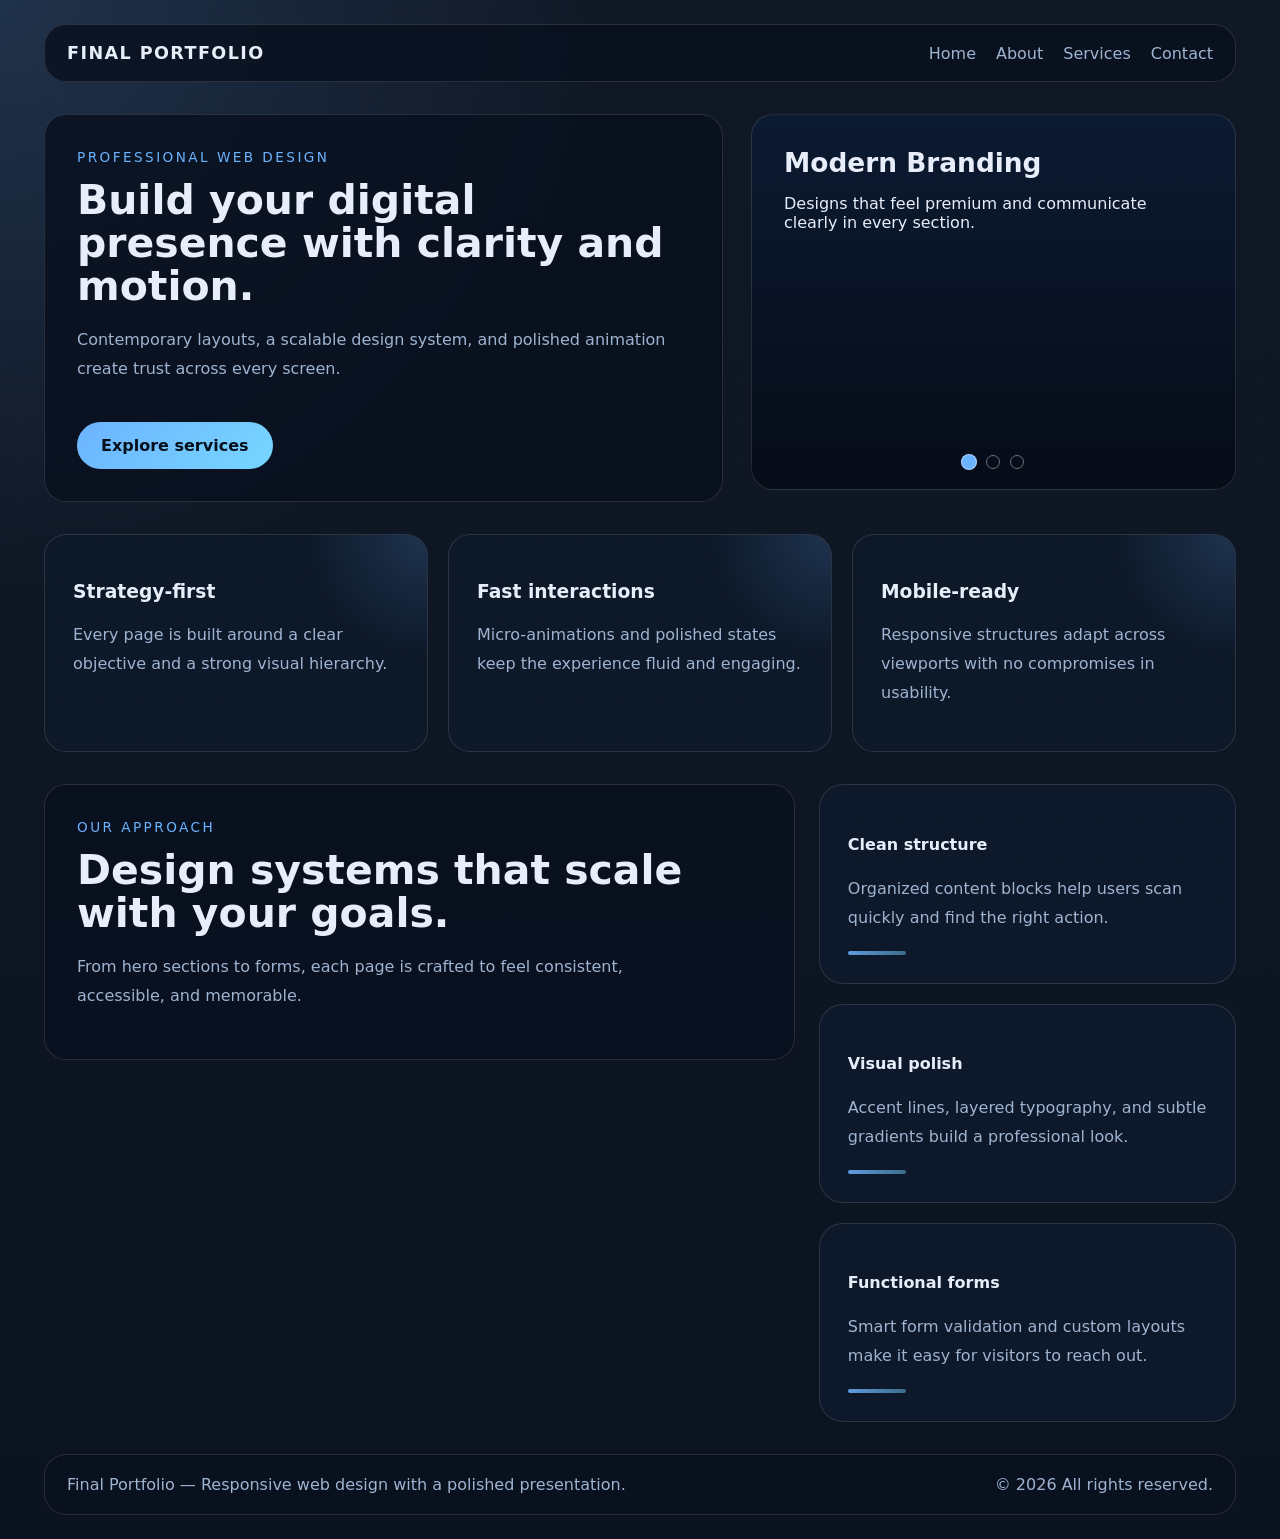
==== index.html @ c87543c3 "Initial commit" ====
<!DOCTYPE html>
<html lang="en">
<head>
  <meta charset="UTF-8" />
  <meta name="viewport" content="width=device-width, initial-scale=1.0" />
  <title>Final Portfolio | Home</title>
  <link rel="stylesheet" href="styles.css" />
</head>
<body>
  <div class="page-shell">
    <header class="site-header">
      <div class="brand">Final Portfolio</div>
      <nav class="nav-links">
        <a href="index.html">Home</a>
        <a href="about.html">About</a>
        <a href="services.html">Services</a>
        <a href="contact.html">Contact</a>
      </nav>
      <button class="menu-toggle" aria-label="Toggle menu">Menu</button>
    </header>

    <main>
      <section class="hero-section">
        <div class="hero-copy">
          <span class="eyebrow">Professional web design</span>
          <h1>Build your digital presence with clarity and motion.</h1>
          <p>Contemporary layouts, a scalable design system, and polished animation create trust across every screen.</p>
          <a class="primary-button" href="services.html">Explore services</a>
        </div>
        <div class="hero-panel">
          <div class="slider" id="heroSlider">
            <div class="slider-track">
              <article class="slide active" aria-label="Slide 1">
                <h2>Modern Branding</h2>
                <p>Designs that feel premium and communicate clearly in every section.</p>
              </article>
              <article class="slide" aria-label="Slide 2">
                <h2>Responsive Interfaces</h2>
                <p>Layouts built mobile-first for a seamless experience on phones and tablets.</p>
              </article>
              <article class="slide" aria-label="Slide 3">
                <h2>Engaging Animation</h2>
                <p>Subtle hover states and dynamic transitions keep users focused on your content.</p>
              </article>
            </div>
            <div class="slider-controls">
              <button class="slider-dot active" data-index="0" aria-label="Show slide 1"></button>
              <button class="slider-dot" data-index="1" aria-label="Show slide 2"></button>
              <button class="slider-dot" data-index="2" aria-label="Show slide 3"></button>
            </div>
          </div>
        </div>
      </section>

      <section class="feature-grid">
        <article class="feature-card" tabindex="0" data-card="1">
          <h3>Strategy-first</h3>
          <p>Every page is built around a clear objective and a strong visual hierarchy.</p>
        </article>
        <article class="feature-card" tabindex="0" data-card="2">
          <h3>Fast interactions</h3>
          <p>Micro-animations and polished states keep the experience fluid and engaging.</p>
        </article>
        <article class="feature-card" tabindex="0" data-card="3">
          <h3>Mobile-ready</h3>
          <p>Responsive structures adapt across viewports with no compromises in usability.</p>
        </article>
      </section>

      <section class="overview-section">
        <div class="overview-copy">
          <span class="eyebrow">Our approach</span>
          <h2>Design systems that scale with your goals.</h2>
          <p>From hero sections to forms, each page is crafted to feel consistent, accessible, and memorable.</p>
        </div>
        <div class="overview-cards">
          <div class="mini-card">
            <h4>Clean structure</h4>
            <p>Organized content blocks help users scan quickly and find the right action.</p>
          </div>
          <div class="mini-card">
            <h4>Visual polish</h4>
            <p>Accent lines, layered typography, and subtle gradients build a professional look.</p>
          </div>
          <div class="mini-card">
            <h4>Functional forms</h4>
            <p>Smart form validation and custom layouts make it easy for visitors to reach out.</p>
          </div>
        </div>
      </section>
    </main>

    <footer class="site-footer">
      <p>Final Portfolio — Responsive web design with a polished presentation.</p>
      <p>© 2026 All rights reserved.</p>
    </footer>
  </div>

  <script src="script.js"></script>
</body>
</html>
---- styles.css ----
:root {
  color-scheme: dark;
  --bg: #0d1321;
  --surface: rgba(18, 36, 60, 0.94);
  --surface-strong: rgba(255, 255, 255, 0.08);
  --text: #e7edf9;
  --muted: #9fb4d1;
  --accent: #6cb3ff;
  --accent-strong: #77d6ff;
  --border: rgba(255, 255, 255, 0.12);
  --radius: 22px;
  font-family: Inter, system-ui, -apple-system, BlinkMacSystemFont, sans-serif;
}

* {
  box-sizing: border-box;
}

html {
  scroll-behavior: smooth;
}

body {
  margin: 0;
  min-height: 100vh;
  background: radial-gradient(circle at top left, rgba(109, 179, 255, 0.17), transparent 30%),
    linear-gradient(180deg, #101826 0%, #0c1320 100%);
  color: var(--text);
}

body::before {
  content: "";
  position: fixed;
  inset: 0;
  background-image: radial-gradient(circle, rgba(255, 255, 255, 0.04) 1px, transparent 1px);
  background-size: 40px 40px;
  pointer-events: none;
  opacity: 0.6;
}

.page-shell {
  position: relative;
  max-width: 1240px;
  margin: 0 auto;
  padding: 24px;
}

.site-header {
  display: flex;
  align-items: center;
  justify-content: space-between;
  gap: 18px;
  margin-bottom: 32px;
  padding: 18px 22px;
  border: 1px solid var(--border);
  border-radius: var(--radius);
  background: rgba(9, 17, 31, 0.82);
  backdrop-filter: blur(12px);
}

.brand {
  font-size: 1.1rem;
  font-weight: 700;
  letter-spacing: 0.08em;
  text-transform: uppercase;
}

.nav-links {
  display: flex;
  gap: 20px;
  flex-wrap: wrap;
}

.nav-links a {
  color: var(--muted);
  text-decoration: none;
  font-weight: 500;
  transition: color 0.2s ease;
}

.nav-links a:hover,
.nav-links a:focus-visible {
  color: var(--accent-strong);
}

.menu-toggle {
  display: none;
  border: 1px solid var(--border);
  border-radius: 999px;
  padding: 10px 16px;
  color: var(--text);
  background: transparent;
  cursor: pointer;
}

main {
  display: grid;
  gap: 32px;
}

.hero-section {
  display: grid;
  grid-template-columns: minmax(0, 1.4fr) minmax(330px, 1fr);
  gap: 28px;
  align-items: stretch;
}

.hero-copy,
.hero-panel,
.page-intro,
.overview-section,
.timeline-section,
.skill-grid,
.feature-grid,
.form-section,
.service-list,
.service-highlights {
  position: relative;
}

.hero-copy {
  padding: 32px;
  border-radius: var(--radius);
  background: rgba(9, 17, 31, 0.82);
  border: 1px solid var(--border);
}

.hero-copy .eyebrow,
.page-intro .eyebrow,
.overview-copy .eyebrow {
  display: inline-flex;
  margin-bottom: 14px;
  font-size: 0.85rem;
  letter-spacing: 0.18em;
  text-transform: uppercase;
  color: var(--accent);
}

.hero-copy h1,
.page-intro h1,
.overview-copy h2 {
  margin: 0 0 18px;
  font-size: clamp(2rem, 3.2vw, 3.6rem);
  line-height: 1.05;
}

.hero-copy p,
.page-intro p,
.overview-copy p,
.service-item p,
.skill-card p,
.timeline-step p,
.mini-card p,
.feature-card p {
  max-width: 58ch;
  color: var(--muted);
  line-height: 1.8;
}

.primary-button {
  display: inline-flex;
  align-items: center;
  gap: 10px;
  padding: 14px 24px;
  margin-top: 22px;
  border: none;
  border-radius: 999px;
  background: linear-gradient(135deg, var(--accent), var(--accent-strong));
  color: #06101d;
  font-weight: 700;
  text-decoration: none;
  cursor: pointer;
  transition: transform 0.2s ease, box-shadow 0.2s ease;
}

.primary-button:hover,
.primary-button:focus-visible {
  transform: translateY(-2px);
  box-shadow: 0 18px 40px rgba(37, 131, 255, 0.18);
}

.slider {
  border-radius: var(--radius);
  overflow: hidden;
  background: linear-gradient(180deg, rgba(12, 27, 50, 0.96), rgba(6, 12, 24, 0.98));
  border: 1px solid var(--border);
  min-height: 320px;
  display: grid;
  align-items: center;
}

.slider-track {
  display: grid;
  position: relative;
  min-height: 320px;
}

.slide {
  position: absolute;
  inset: 0;
  padding: 32px;
  opacity: 0;
  transform: translateY(20px);
  transition: opacity 0.7s ease, transform 0.7s ease;
}

.slide.active {
  opacity: 1;
  transform: translateY(0);
}

.slide h2 {
  margin: 0 0 14px;
  font-size: clamp(1.65rem, 2vw, 2.2rem);
}

.slider-controls {
  display: flex;
  justify-content: center;
  gap: 10px;
  padding: 20px 0;
}

.slider-dot {
  width: 14px;
  height: 14px;
  border-radius: 50%;
  border: 1px solid rgba(255, 255, 255, 0.4);
  background: transparent;
  cursor: pointer;
  transition: transform 0.2s ease, background 0.2s ease;
}

.slider-dot.active,
.slider-dot:hover {
  transform: scale(1.15);
  background: var(--accent);
}

.feature-grid {
  display: grid;
  grid-template-columns: repeat(3, minmax(0, 1fr));
  gap: 20px;
}

.feature-card {
  position: relative;
  padding: 28px;
  border-radius: var(--radius);
  background: rgba(14, 25, 42, 0.9);
  border: 1px solid var(--border);
  overflow: hidden;
  cursor: pointer;
  transition: transform 0.3s ease, border-color 0.3s ease;
}

.feature-card::before {
  content: "";
  position: absolute;
  inset: 0;
  background: radial-gradient(circle at top right, rgba(109, 179, 255, 0.18), transparent 28%);
  pointer-events: none;
}

.feature-card:hover,
.feature-card:focus-visible,
.feature-card.active-card {
  transform: translateY(-6px);
  border-color: rgba(109, 179, 255, 0.4);
  box-shadow: 0 20px 50px rgba(37, 131, 255, 0.12);
}

.feature-card.active-card {
  background: rgba(15, 34, 62, 0.96);
}

.overview-section {
  display: grid;
  gap: 24px;
  grid-template-columns: minmax(0, 1.8fr) minmax(280px, 1fr);
  align-items: start;
}

.overview-copy {
  padding: 32px;
  border-radius: var(--radius);
  border: 1px solid var(--border);
  background: rgba(9, 17, 31, 0.82);
}

.overview-cards {
  display: grid;
  gap: 20px;
}

.mini-card,
.skill-card,
.service-item,
.highlight-card,
.timeline-step {
  border-radius: 24px;
  padding: 28px;
  background: rgba(14, 26, 44, 0.88);
  border: 1px solid var(--border);
}

.mini-card::after,
.highlight-card::after {
  content: "";
  display: block;
  width: 58px;
  height: 4px;
  margin-top: 18px;
  border-radius: 999px;
  background: linear-gradient(90deg, rgba(109, 179, 255, 0.85), rgba(119, 214, 255, 0.45));
}

.page-intro {
  padding: 28px 30px;
  border-radius: var(--radius);
  border: 1px solid var(--border);
  background: rgba(9, 17, 31, 0.9);
}

.timeline-section {
  display: grid;
  gap: 18px;
}

.timeline-step {
  display: grid;
  grid-template-columns: 68px minmax(0, 1fr);
  gap: 18px;
}

.step-number {
  width: 68px;
  height: 68px;
  display: grid;
  place-items: center;
  border-radius: 18px;
  font-weight: 700;
  background: rgba(109, 179, 255, 0.14);
  border: 1px solid rgba(109, 179, 255, 0.25);
  color: var(--accent-strong);
}

.skill-grid,
.service-list,
.service-highlights {
  display: grid;
  gap: 20px;
}

.service-item,
.skill-card,
.highlight-card {
  position: relative;
}

.service-item:hover,
.skill-card:hover,
.highlight-card:hover {
  transform: translateY(-4px);
}

.form-section {
  padding: 28px;
  border-radius: var(--radius);
  border: 1px solid var(--border);
  background: rgba(9, 17, 31, 0.92);
}

.contact-form {
  display: grid;
  gap: 18px;
}

.form-row {
  display: grid;
  gap: 8px;
}

.form-row label {
  font-size: 0.95rem;
  color: var(--text);
}

.form-row input,
.form-row select,
.form-row textarea {
  width: 100%;
  padding: 14px 16px;
  border-radius: 16px;
  border: 1px solid rgba(255, 255, 255, 0.12);
  background: rgba(8, 16, 29, 0.96);
  color: var(--text);
  transition: border-color 0.2s ease, transform 0.2s ease;
}

.form-row input:focus,
.form-row select:focus,
.form-row textarea:focus {
  outline: none;
  border-color: rgba(109, 179, 255, 0.7);
  transform: translateY(-1px);
}

.form-row input[type="range"] {
  accent-color: var(--accent-strong);
}

.range-value {
  font-size: 0.95rem;
  color: var(--muted);
}

.checkbox-row {
  grid-template-columns: auto 1fr;
  align-items: center;
}

.checkbox-row input {
  width: auto;
  margin-right: 10px;
}

.full-width {
  grid-column: 1 / -1;
}

.form-note {
  margin: 0;
  color: var(--muted);
  font-size: 0.95rem;
}

.site-footer {
  margin-top: 32px;
  padding: 20px 22px;
  border-radius: var(--radius);
  border: 1px solid var(--border);
  background: rgba(9, 17, 31, 0.82);
  display: flex;
  justify-content: space-between;
  flex-wrap: wrap;
  gap: 12px;
}

.site-footer p {
  margin: 0;
  color: var(--muted);
}

@media (max-width: 920px) {
  .hero-section,
  .overview-section {
    grid-template-columns: 1fr;
  }

  .feature-grid,
  .skill-grid,
  .service-list,
  .service-highlights {
    grid-template-columns: 1fr;
  }
}

@media (max-width: 760px) {
  .page-shell {
    padding: 18px;
  }

  .site-header {
    flex-wrap: wrap;
    justify-content: center;
  }

  .nav-links {
    width: 100%;
    justify-content: center;
  }

  .menu-toggle {
    display: inline-flex;
  }

  .page-intro h1,
  .hero-copy h1,
  .overview-copy h2 {
    font-size: 2.4rem;
  }
}

@media (max-width: 520px) {
  .site-footer {
    flex-direction: column;
    align-items: flex-start;
  }

  .hero-copy,
  .hero-panel,
  .page-intro,
  .overview-copy,
  .timeline-step,
  .feature-card,
  .mini-card,
  .service-item,
  .highlight-card,
  .form-section {
    padding: 22px;
  }
}
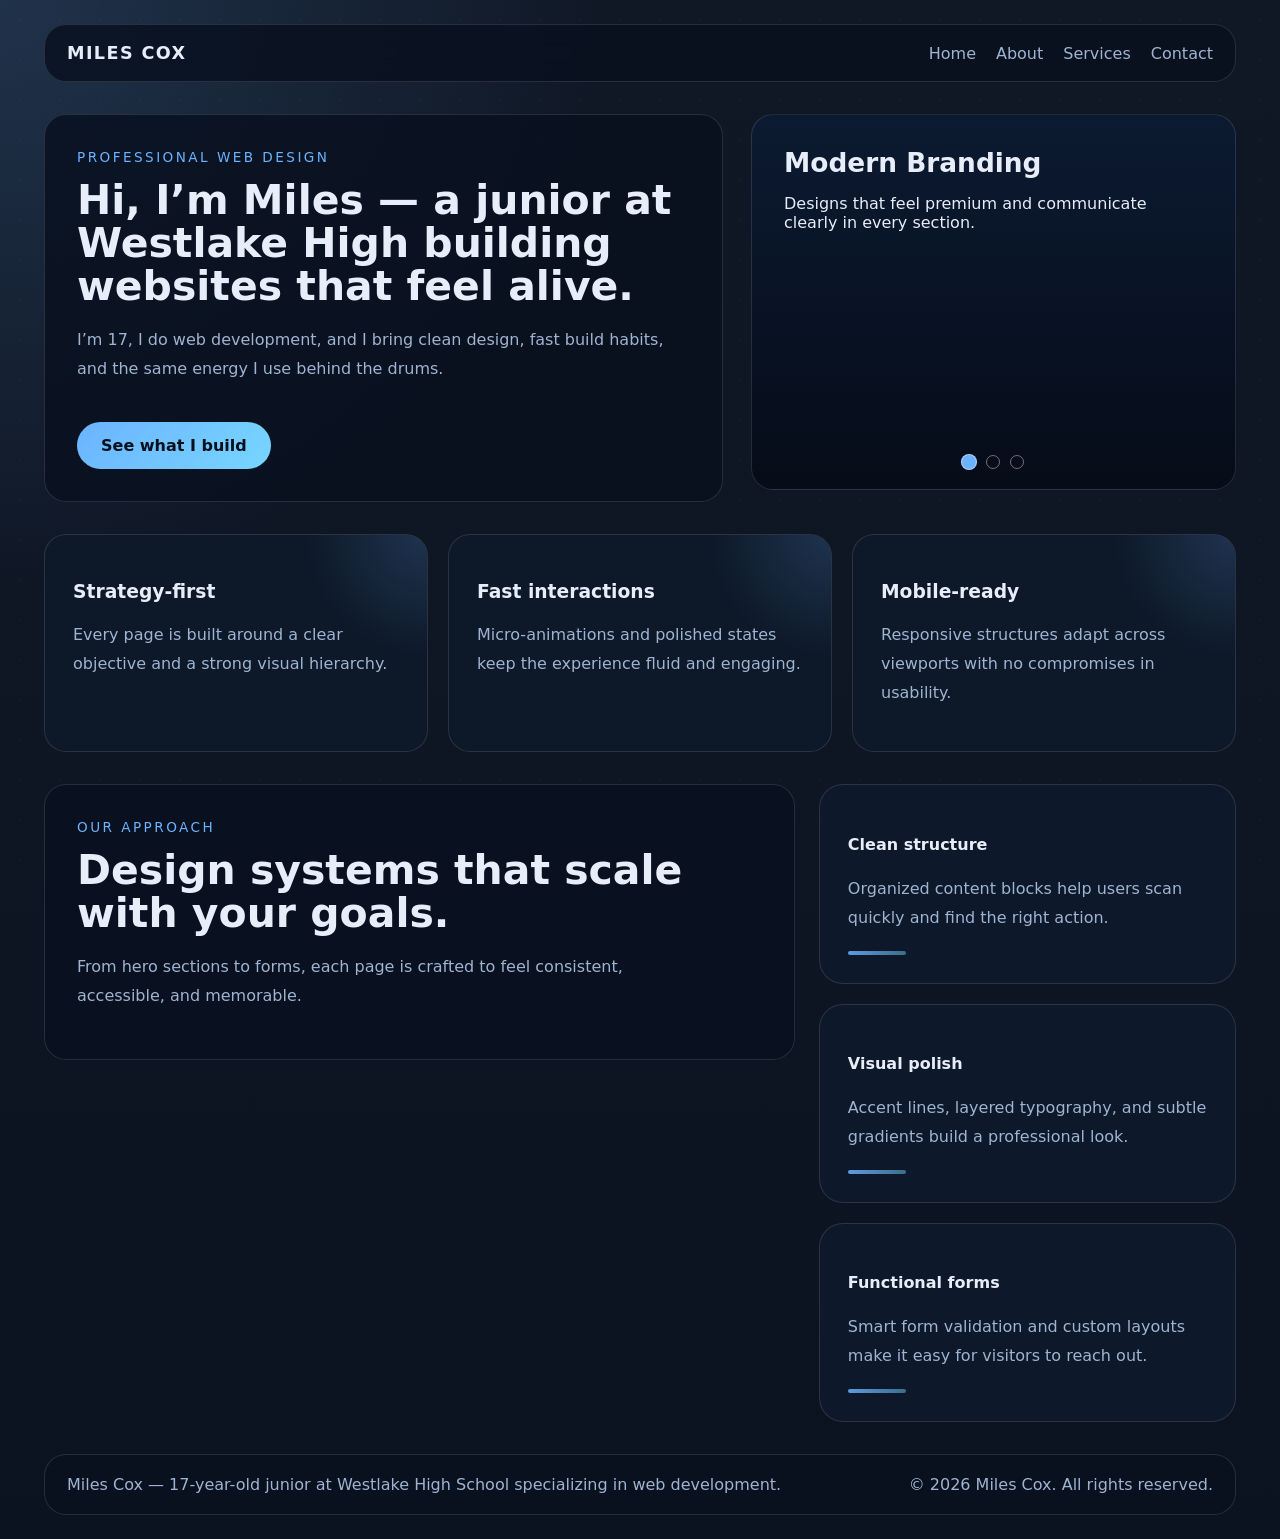
==== commit fa50eba4: "Made it more personal. Updated it and made it more personal" ====
--- a/index.html
+++ b/index.html
@@ -3,13 +3,13 @@
 <head>
   <meta charset="UTF-8" />
   <meta name="viewport" content="width=device-width, initial-scale=1.0" />
-  <title>Final Portfolio | Home</title>
+  <title>Miles Cox | Home</title>
   <link rel="stylesheet" href="styles.css" />
 </head>
 <body>
   <div class="page-shell">
     <header class="site-header">
-      <div class="brand">Final Portfolio</div>
+      <div class="brand">Miles Cox</div>
       <nav class="nav-links">
         <a href="index.html">Home</a>
         <a href="about.html">About</a>
@@ -18,14 +18,15 @@
       </nav>
       <button class="menu-toggle" aria-label="Toggle menu">Menu</button>
     </header>
+    <div></div>
 
     <main>
       <section class="hero-section">
         <div class="hero-copy">
           <span class="eyebrow">Professional web design</span>
-          <h1>Build your digital presence with clarity and motion.</h1>
-          <p>Contemporary layouts, a scalable design system, and polished animation create trust across every screen.</p>
-          <a class="primary-button" href="services.html">Explore services</a>
+          <h1>Hi, I’m Miles — a junior at Westlake High building websites that feel alive.</h1>
+          <p>I’m 17, I do web development, and I bring clean design, fast build habits, and the same energy I use behind the drums.</p>
+          <a class="primary-button" href="services.html">See what I build</a>
         </div>
         <div class="hero-panel">
           <div class="slider" id="heroSlider">
@@ -91,8 +92,8 @@
     </main>
 
     <footer class="site-footer">
-      <p>Final Portfolio — Responsive web design with a polished presentation.</p>
-      <p>© 2026 All rights reserved.</p>
+      <p>Miles Cox — 17-year-old junior at Westlake High School specializing in web development.</p>
+      <p>© 2026 Miles Cox. All rights reserved.</p>
     </footer>
   </div>
 
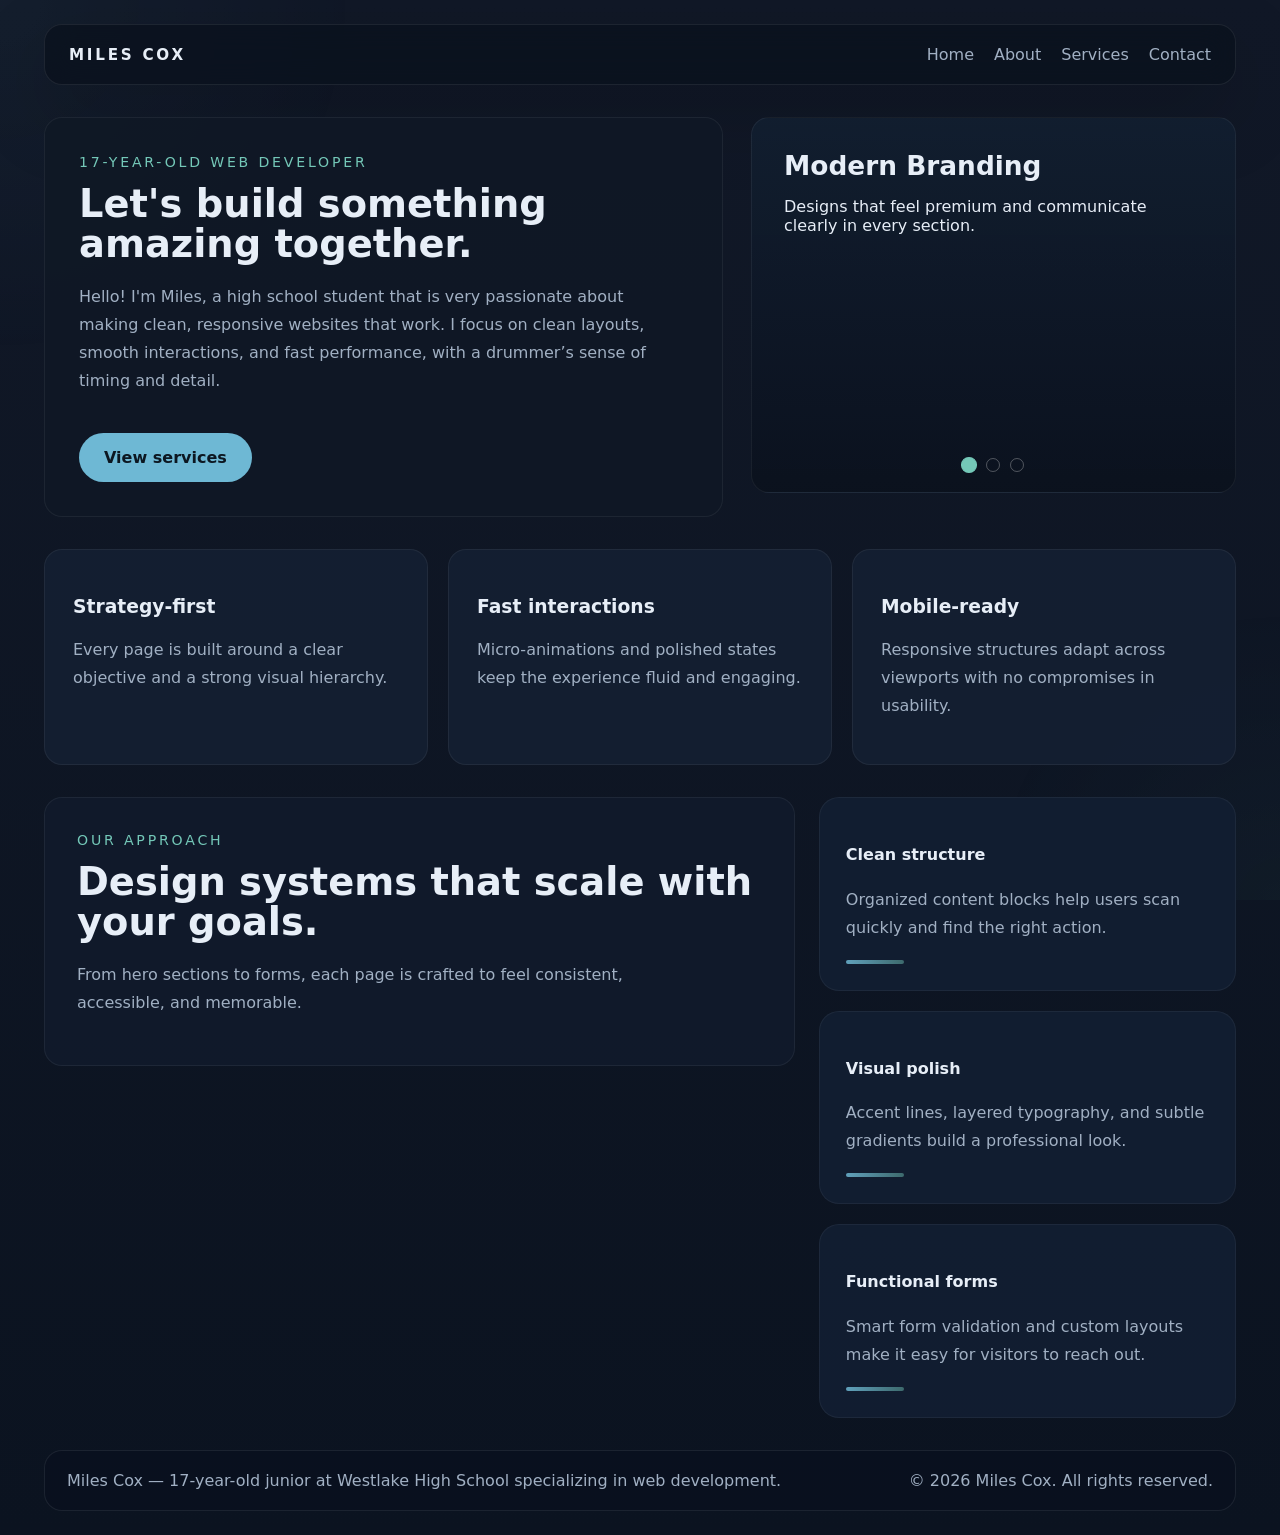
==== commit cf6f1d4c: "made it better" ====
--- a/index.html
+++ b/index.html
@@ -23,10 +23,10 @@
     <main>
       <section class="hero-section">
         <div class="hero-copy">
-          <span class="eyebrow">Professional web design</span>
-          <h1>Hi, I’m Miles — a junior at Westlake High building websites that feel alive.</h1>
-          <p>I’m 17, I do web development, and I bring clean design, fast build habits, and the same energy I use behind the drums.</p>
-          <a class="primary-button" href="services.html">See what I build</a>
+          <span class="eyebrow">17-year-old web developer</span>
+          <h1>Let's build something amazing together.</h1>
+          <p> Hello! I'm Miles, a high school student that is very passionate about making clean, responsive websites that work. I focus on clean layouts, smooth interactions, and fast performance, with a drummer’s sense of timing and detail.</p>
+          <a class="primary-button" href="services.html">View services</a>
         </div>
         <div class="hero-panel">
           <div class="slider" id="heroSlider">
--- a/styles.css
+++ b/styles.css
@@ -1,14 +1,15 @@
 :root {
   color-scheme: dark;
-  --bg: #0d1321;
-  --surface: rgba(18, 36, 60, 0.94);
-  --surface-strong: rgba(255, 255, 255, 0.08);
-  --text: #e7edf9;
-  --muted: #9fb4d1;
-  --accent: #6cb3ff;
-  --accent-strong: #77d6ff;
-  --border: rgba(255, 255, 255, 0.12);
-  --radius: 22px;
+  --bg: #0f1724;
+  --surface: rgba(16, 25, 40, 0.88);
+  --surface-strong: rgba(18, 28, 48, 0.96);
+  --text: #e7eef7;
+  --muted: #a1b0c3;
+  --accent: #6eb8d4;
+  --accent-strong: #74c8b8;
+  --border: rgba(255, 255, 255, 0.08);
+  --radius: 18px;
+  --shadow: 0 28px 80px rgba(0, 0, 0, 0.18);
   font-family: Inter, system-ui, -apple-system, BlinkMacSystemFont, sans-serif;
 }
 
@@ -23,8 +24,7 @@
 body {
   margin: 0;
   min-height: 100vh;
-  background: radial-gradient(circle at top left, rgba(109, 179, 255, 0.17), transparent 30%),
-    linear-gradient(180deg, #101826 0%, #0c1320 100%);
+  background: linear-gradient(180deg, #111827 0%, #0b1320 100%);
   color: var(--text);
 }
 
@@ -32,10 +32,10 @@
   content: "";
   position: fixed;
   inset: 0;
-  background-image: radial-gradient(circle, rgba(255, 255, 255, 0.04) 1px, transparent 1px);
-  background-size: 40px 40px;
+  background: radial-gradient(circle at top left, rgba(110, 184, 212, 0.12), transparent 24%),
+    radial-gradient(circle at bottom right, rgba(116, 200, 184, 0.1), transparent 20%);
   pointer-events: none;
-  opacity: 0.6;
+  opacity: 0.35;
 }
 
 .page-shell {
@@ -51,18 +51,20 @@
   justify-content: space-between;
   gap: 18px;
   margin-bottom: 32px;
-  padding: 18px 22px;
+  padding: 20px 24px;
   border: 1px solid var(--border);
   border-radius: var(--radius);
-  background: rgba(9, 17, 31, 0.82);
-  backdrop-filter: blur(12px);
+  background: rgba(10, 18, 30, 0.82);
+  backdrop-filter: blur(16px);
+  box-shadow: var(--shadow);
 }
 
 .brand {
-  font-size: 1.1rem;
+  font-size: 0.95rem;
   font-weight: 700;
-  letter-spacing: 0.08em;
+  letter-spacing: 0.18em;
   text-transform: uppercase;
+  color: var(--text);
 }
 
 .nav-links {
@@ -119,10 +121,10 @@
 }
 
 .hero-copy {
-  padding: 32px;
-  border-radius: var(--radius);
-  background: rgba(9, 17, 31, 0.82);
-  border: 1px solid var(--border);
+  padding: 34px;
+  border-radius: var(--radius);
+  background: rgba(16, 24, 38, 0.96);
+  border: 1px solid rgba(255, 255, 255, 0.06);
 }
 
 .hero-copy .eyebrow,
@@ -130,17 +132,17 @@
 .overview-copy .eyebrow {
   display: inline-flex;
   margin-bottom: 14px;
-  font-size: 0.85rem;
-  letter-spacing: 0.18em;
+  font-size: 0.88rem;
+  letter-spacing: 0.2em;
   text-transform: uppercase;
-  color: var(--accent);
+  color: var(--accent-strong);
 }
 
 .hero-copy h1,
 .page-intro h1,
 .overview-copy h2 {
   margin: 0 0 18px;
-  font-size: clamp(2rem, 3.2vw, 3.6rem);
+  font-size: clamp(2rem, 3vw, 3.4rem);
   line-height: 1.05;
 }
 
@@ -152,9 +154,9 @@
 .timeline-step p,
 .mini-card p,
 .feature-card p {
-  max-width: 58ch;
+  max-width: 56ch;
   color: var(--muted);
-  line-height: 1.8;
+  line-height: 1.75;
 }
 
 .primary-button {
@@ -163,27 +165,28 @@
   gap: 10px;
   padding: 14px 24px;
   margin-top: 22px;
-  border: none;
+  border: 1px solid transparent;
   border-radius: 999px;
-  background: linear-gradient(135deg, var(--accent), var(--accent-strong));
-  color: #06101d;
+  background: var(--accent);
+  color: #0c1721;
   font-weight: 700;
   text-decoration: none;
   cursor: pointer;
-  transition: transform 0.2s ease, box-shadow 0.2s ease;
+  transition: transform 0.2s ease, box-shadow 0.2s ease, background 0.2s ease;
 }
 
 .primary-button:hover,
 .primary-button:focus-visible {
   transform: translateY(-2px);
-  box-shadow: 0 18px 40px rgba(37, 131, 255, 0.18);
+  background: var(--accent-strong);
+  box-shadow: 0 20px 40px rgba(59, 146, 173, 0.24);
 }
 
 .slider {
   border-radius: var(--radius);
   overflow: hidden;
-  background: linear-gradient(180deg, rgba(12, 27, 50, 0.96), rgba(6, 12, 24, 0.98));
-  border: 1px solid var(--border);
+  background: linear-gradient(180deg, rgba(18, 30, 48, 0.95), rgba(11, 18, 30, 0.98));
+  border: 1px solid rgba(255, 255, 255, 0.06);
   min-height: 320px;
   display: grid;
   align-items: center;
@@ -201,7 +204,7 @@
   padding: 32px;
   opacity: 0;
   transform: translateY(20px);
-  transition: opacity 0.7s ease, transform 0.7s ease;
+  transition: opacity 0.6s ease, transform 0.6s ease;
 }
 
 .slide.active {
@@ -225,16 +228,17 @@
   width: 14px;
   height: 14px;
   border-radius: 50%;
-  border: 1px solid rgba(255, 255, 255, 0.4);
+  border: 1px solid rgba(255, 255, 255, 0.28);
   background: transparent;
   cursor: pointer;
-  transition: transform 0.2s ease, background 0.2s ease;
+  transition: transform 0.2s ease, background 0.2s ease, border-color 0.2s ease;
 }
 
 .slider-dot.active,
 .slider-dot:hover {
   transform: scale(1.15);
-  background: var(--accent);
+  background: var(--accent-strong);
+  border-color: var(--accent-strong);
 }
 
 .feature-grid {
@@ -247,31 +251,21 @@
   position: relative;
   padding: 28px;
   border-radius: var(--radius);
-  background: rgba(14, 25, 42, 0.9);
-  border: 1px solid var(--border);
-  overflow: hidden;
-  cursor: pointer;
-  transition: transform 0.3s ease, border-color 0.3s ease;
-}
-
-.feature-card::before {
-  content: "";
-  position: absolute;
-  inset: 0;
-  background: radial-gradient(circle at top right, rgba(109, 179, 255, 0.18), transparent 28%);
-  pointer-events: none;
+  background: rgba(20, 32, 50, 0.92);
+  border: 1px solid rgba(255, 255, 255, 0.06);
+  transition: transform 0.3s ease, border-color 0.3s ease, box-shadow 0.3s ease;
 }
 
 .feature-card:hover,
 .feature-card:focus-visible,
 .feature-card.active-card {
-  transform: translateY(-6px);
-  border-color: rgba(109, 179, 255, 0.4);
-  box-shadow: 0 20px 50px rgba(37, 131, 255, 0.12);
+  transform: translateY(-5px);
+  border-color: rgba(110, 184, 212, 0.25);
+  box-shadow: 0 24px 60px rgba(12, 25, 43, 0.22);
 }
 
 .feature-card.active-card {
-  background: rgba(15, 34, 62, 0.96);
+  background: rgba(20, 34, 54, 0.96);
 }
 
 .overview-section {
@@ -284,8 +278,8 @@
 .overview-copy {
   padding: 32px;
   border-radius: var(--radius);
-  border: 1px solid var(--border);
-  background: rgba(9, 17, 31, 0.82);
+  border: 1px solid rgba(255, 255, 255, 0.06);
+  background: rgba(17, 27, 44, 0.92);
 }
 
 .overview-cards {
@@ -298,10 +292,10 @@
 .service-item,
 .highlight-card,
 .timeline-step {
-  border-radius: 24px;
-  padding: 28px;
-  background: rgba(14, 26, 44, 0.88);
-  border: 1px solid var(--border);
+  border-radius: 20px;
+  padding: 26px;
+  background: rgba(18, 30, 50, 0.9);
+  border: 1px solid rgba(255, 255, 255, 0.05);
 }
 
 .mini-card::after,
@@ -312,14 +306,18 @@
   height: 4px;
   margin-top: 18px;
   border-radius: 999px;
-  background: linear-gradient(90deg, rgba(109, 179, 255, 0.85), rgba(119, 214, 255, 0.45));
-}
+  background: linear-gradient(90deg, rgba(110, 184, 212, 0.85), rgba(116, 200, 184, 0.45));
+}
+
+
+
+
 
 .page-intro {
   padding: 28px 30px;
   border-radius: var(--radius);
-  border: 1px solid var(--border);
-  background: rgba(9, 17, 31, 0.9);
+  border: 1px solid rgba(255, 255, 255, 0.06);
+  background: rgba(15, 24, 40, 0.94);
 }
 
 .timeline-section {
@@ -340,8 +338,8 @@
   place-items: center;
   border-radius: 18px;
   font-weight: 700;
-  background: rgba(109, 179, 255, 0.14);
-  border: 1px solid rgba(109, 179, 255, 0.25);
+  background: rgba(110, 184, 212, 0.14);
+  border: 1px solid rgba(110, 184, 212, 0.2);
   color: var(--accent-strong);
 }
 
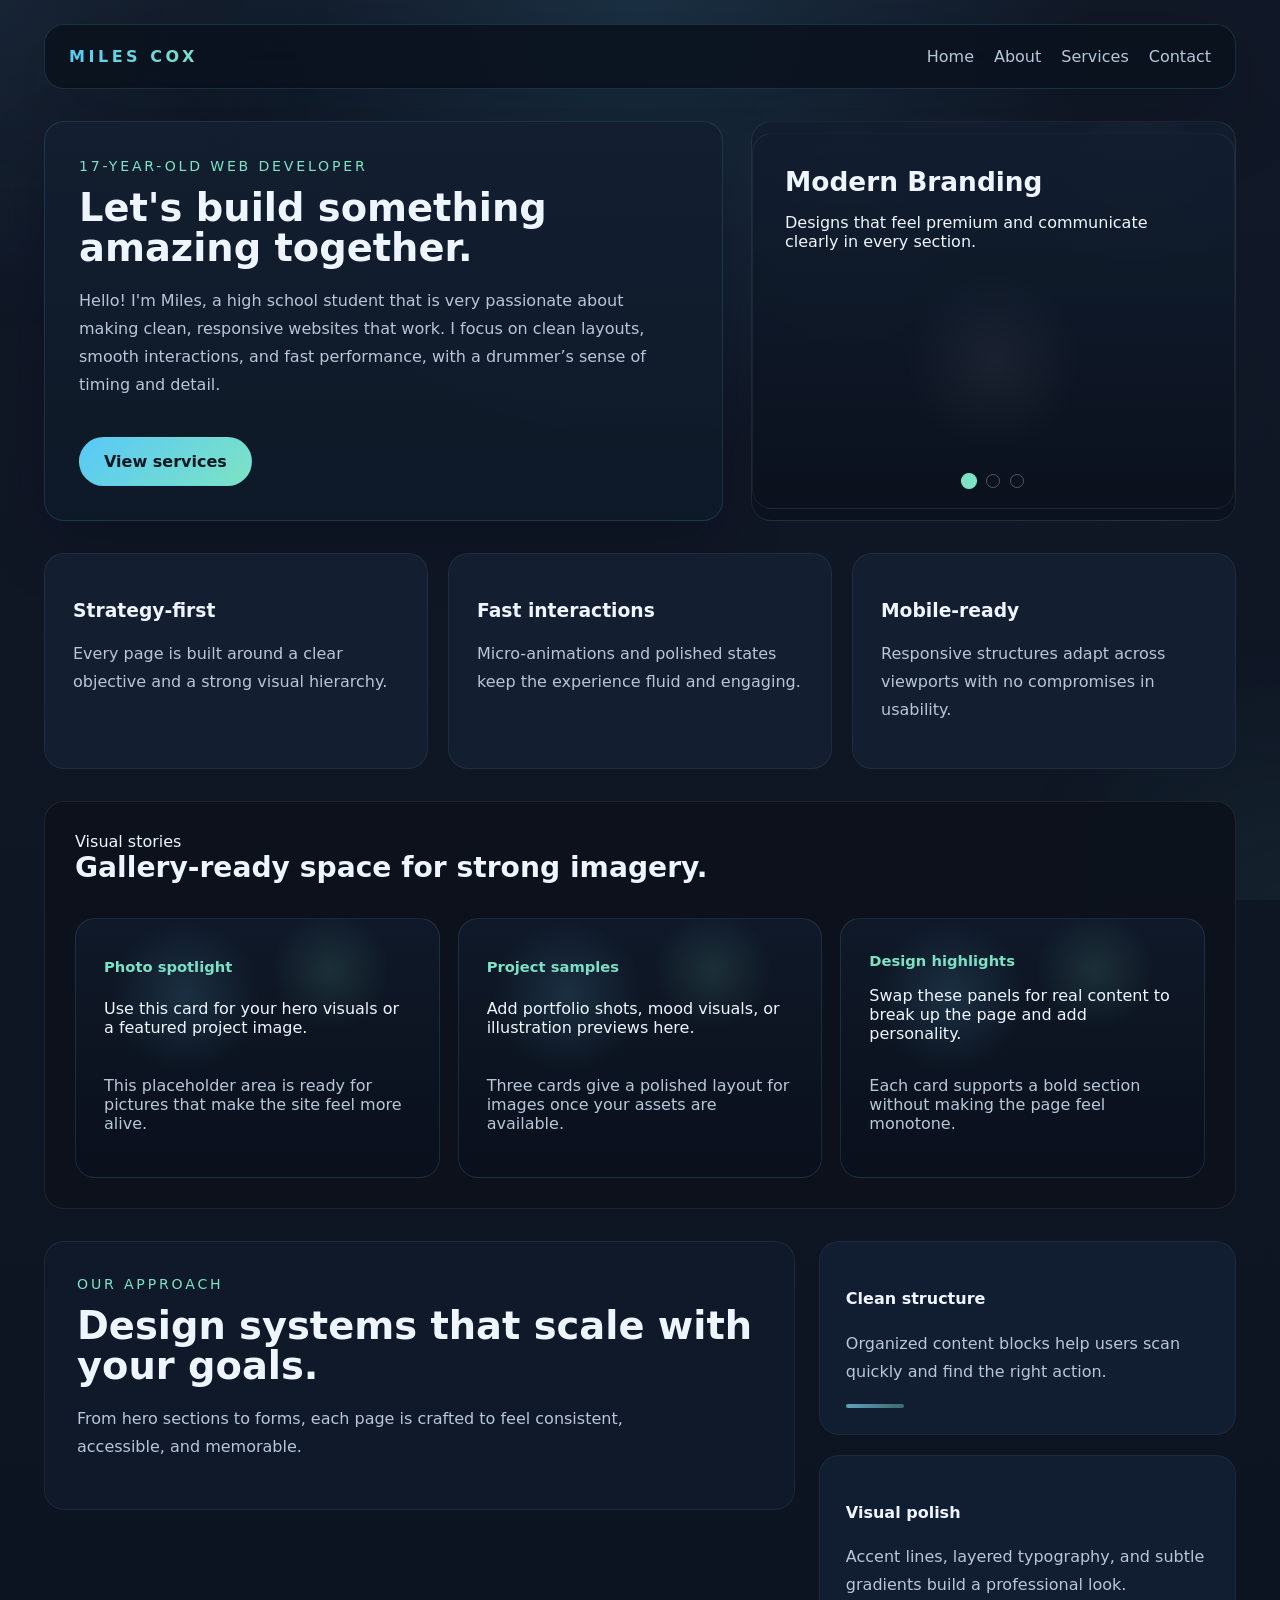
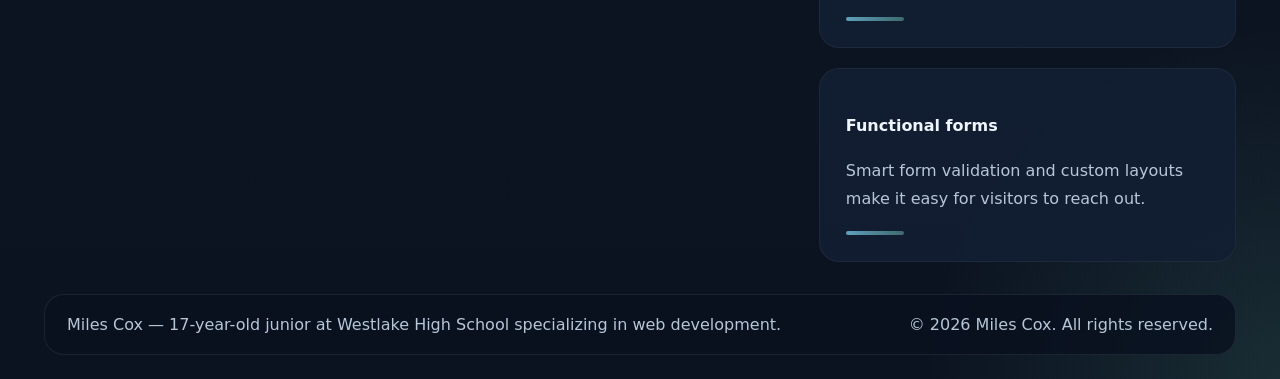
==== commit 86c877bb: "made it better" ====
--- a/index.html
+++ b/index.html
@@ -10,13 +10,13 @@
   <div class="page-shell">
     <header class="site-header">
       <div class="brand">Miles Cox</div>
-      <nav class="nav-links">
+      <nav id="main-navigation" class="nav-links">
         <a href="index.html">Home</a>
         <a href="about.html">About</a>
         <a href="services.html">Services</a>
         <a href="contact.html">Contact</a>
       </nav>
-      <button class="menu-toggle" aria-label="Toggle menu">Menu</button>
+      <button class="menu-toggle" aria-label="Toggle menu" aria-controls="main-navigation" aria-expanded="false">Menu</button>
     </header>
     <div></div>
 
@@ -68,6 +68,30 @@
         </article>
       </section>
 
+      <section class="gallery-section">
+        <div>
+          <span class="eyebrow">Visual stories</span>
+          <h2>Gallery-ready space for strong imagery.</h2>
+        </div>
+        <div class="gallery-grid">
+          <article class="gallery-card">
+            <strong>Photo spotlight</strong>
+            <span>Use this card for your hero visuals or a featured project image.</span>
+            <p>This placeholder area is ready for pictures that make the site feel more alive.</p>
+          </article>
+          <article class="gallery-card">
+            <strong>Project samples</strong>
+            <span>Add portfolio shots, mood visuals, or illustration previews here.</span>
+            <p>Three cards give a polished layout for images once your assets are available.</p>
+          </article>
+          <article class="gallery-card">
+            <strong>Design highlights</strong>
+            <span>Swap these panels for real content to break up the page and add personality.</span>
+            <p>Each card supports a bold section without making the page feel monotone.</p>
+          </article>
+        </div>
+      </section>
+
       <section class="overview-section">
         <div class="overview-copy">
           <span class="eyebrow">Our approach</span>
--- a/styles.css
+++ b/styles.css
@@ -1,15 +1,15 @@
 :root {
   color-scheme: dark;
-  --bg: #0f1724;
-  --surface: rgba(16, 25, 40, 0.88);
-  --surface-strong: rgba(18, 28, 48, 0.96);
-  --text: #e7eef7;
-  --muted: #a1b0c3;
-  --accent: #6eb8d4;
-  --accent-strong: #74c8b8;
+  --bg: #0b1320;
+  --surface: rgba(15, 23, 38, 0.88);
+  --surface-strong: rgba(12, 18, 30, 0.96);
+  --text: #eef5ff;
+  --muted: #b7c7d8;
+  --accent: #58c9f7;
+  --accent-strong: #7de3c4;
   --border: rgba(255, 255, 255, 0.08);
-  --radius: 18px;
-  --shadow: 0 28px 80px rgba(0, 0, 0, 0.18);
+  --radius: 20px;
+  --shadow: 0 28px 80px rgba(0, 0, 0, 0.22);
   font-family: Inter, system-ui, -apple-system, BlinkMacSystemFont, sans-serif;
 }
 
@@ -24,7 +24,9 @@
 body {
   margin: 0;
   min-height: 100vh;
-  background: linear-gradient(180deg, #111827 0%, #0b1320 100%);
+  background: radial-gradient(circle at top, rgba(88, 201, 243, 0.14), transparent 22%),
+    radial-gradient(circle at bottom right, rgba(125, 227, 196, 0.12), transparent 15%),
+    linear-gradient(180deg, #111827 0%, #0b1320 100%);
   color: var(--text);
 }
 
@@ -32,10 +34,21 @@
   content: "";
   position: fixed;
   inset: 0;
-  background: radial-gradient(circle at top left, rgba(110, 184, 212, 0.12), transparent 24%),
-    radial-gradient(circle at bottom right, rgba(116, 200, 184, 0.1), transparent 20%);
+  background: radial-gradient(circle at top left, rgba(110, 184, 212, 0.2), transparent 22%),
+    radial-gradient(circle at bottom right, rgba(125, 227, 196, 0.14), transparent 18%);
   pointer-events: none;
-  opacity: 0.35;
+  opacity: 0.42;
+}
+
+body::after {
+  content: "";
+  position: fixed;
+  inset: 0;
+  background-image: linear-gradient(90deg, rgba(255,255,255,0.02) 1px, transparent 1px),
+    linear-gradient(rgba(255,255,255,0.02) 1px, transparent 1px);
+  background-size: 120px 120px;
+  pointer-events: none;
+  opacity: 0.12;
 }
 
 .page-shell {
@@ -51,38 +64,44 @@
   justify-content: space-between;
   gap: 18px;
   margin-bottom: 32px;
-  padding: 20px 24px;
-  border: 1px solid var(--border);
-  border-radius: var(--radius);
-  background: rgba(10, 18, 30, 0.82);
-  backdrop-filter: blur(16px);
-  box-shadow: var(--shadow);
+  padding: 22px 24px;
+  border: 1px solid rgba(94, 181, 216, 0.18);
+  border-radius: var(--radius);
+  background: rgba(10, 18, 30, 0.9);
+  backdrop-filter: blur(18px);
+  box-shadow: 0 24px 80px rgba(4, 8, 18, 0.24);
 }
 
 .brand {
-  font-size: 0.95rem;
-  font-weight: 700;
-  letter-spacing: 0.18em;
+  font-size: 1rem;
+  font-weight: 800;
+  letter-spacing: 0.22em;
   text-transform: uppercase;
-  color: var(--text);
+  background: linear-gradient(135deg, var(--accent), var(--accent-strong));
+  background-clip: text;
+  -webkit-background-clip: text;
+  color: transparent;
 }
 
 .nav-links {
   display: flex;
   gap: 20px;
   flex-wrap: wrap;
+  align-items: center;
+  transition: max-height 0.32s ease, opacity 0.28s ease;
 }
 
 .nav-links a {
   color: var(--muted);
   text-decoration: none;
   font-weight: 500;
-  transition: color 0.2s ease;
+  transition: color 0.2s ease, transform 0.2s ease;
 }
 
 .nav-links a:hover,
 .nav-links a:focus-visible {
   color: var(--accent-strong);
+  transform: translateY(-1px);
 }
 
 .menu-toggle {
@@ -91,8 +110,15 @@
   border-radius: 999px;
   padding: 10px 16px;
   color: var(--text);
-  background: transparent;
+  background: rgba(10, 18, 30, 0.88);
   cursor: pointer;
+  transition: transform 0.2s ease, background 0.2s ease;
+}
+
+.menu-toggle:hover,
+.menu-toggle:focus-visible {
+  transform: translateY(-1px);
+  background: rgba(15, 24, 40, 0.96);
 }
 
 main {
@@ -123,8 +149,30 @@
 .hero-copy {
   padding: 34px;
   border-radius: var(--radius);
-  background: rgba(16, 24, 38, 0.96);
-  border: 1px solid rgba(255, 255, 255, 0.06);
+  background: linear-gradient(180deg, rgba(19, 31, 48, 0.96), rgba(15, 25, 40, 0.95));
+  border: 1px solid rgba(94, 181, 216, 0.16);
+  box-shadow: 0 24px 60px rgba(2, 8, 22, 0.25);
+}
+
+.hero-panel {
+  position: relative;
+  border-radius: var(--radius);
+  overflow: hidden;
+  background: radial-gradient(circle at 20% 30%, rgba(94, 181, 216, 0.14), transparent 24%),
+    radial-gradient(circle at 80% 20%, rgba(125, 227, 196, 0.1), transparent 18%),
+    linear-gradient(180deg, rgba(18, 30, 48, 0.96), rgba(11, 18, 30, 1));
+  border: 1px solid rgba(255, 255, 255, 0.08);
+  min-height: 360px;
+  display: grid;
+  align-items: center;
+}
+
+.hero-panel::before {
+  content: "";
+  position: absolute;
+  inset: 0;
+  background: radial-gradient(circle at 50% 60%, rgba(255, 255, 255, 0.05), transparent 26%);
+  pointer-events: none;
 }
 
 .hero-copy .eyebrow,
@@ -167,12 +215,12 @@
   margin-top: 22px;
   border: 1px solid transparent;
   border-radius: 999px;
-  background: var(--accent);
+  background: linear-gradient(135deg, var(--accent), var(--accent-strong));
   color: #0c1721;
   font-weight: 700;
   text-decoration: none;
   cursor: pointer;
-  transition: transform 0.2s ease, box-shadow 0.2s ease, background 0.2s ease;
+  transition: transform 0.22s ease, box-shadow 0.22s ease, background 0.22s ease;
 }
 
 .primary-button:hover,
@@ -245,6 +293,197 @@
   display: grid;
   grid-template-columns: repeat(3, minmax(0, 1fr));
   gap: 20px;
+}
+
+.gallery-section {
+  display: grid;
+  gap: 24px;
+  padding: 30px;
+  border-radius: var(--radius);
+  border: 1px solid rgba(255, 255, 255, 0.08);
+  background: rgba(12, 18, 28, 0.92);
+}
+
+.gallery-section h2 {
+  margin: 0 0 10px;
+  font-size: clamp(1.75rem, 2.2vw, 2.4rem);
+}
+
+.gallery-grid {
+  display: grid;
+  grid-template-columns: repeat(3, minmax(0, 1fr));
+  gap: 18px;
+}
+
+.gallery-card {
+  position: relative;
+  min-height: 260px;
+  border-radius: var(--radius);
+  padding: 28px;
+  background: linear-gradient(180deg, rgba(16, 26, 42, 0.96), rgba(10, 16, 28, 0.98));
+  border: 1px solid rgba(94, 181, 216, 0.16);
+  overflow: hidden;
+  display: grid;
+  align-items: end;
+  gap: 12px;
+}
+
+.gallery-card::before {
+  content: "";
+  position: absolute;
+  inset: 0;
+  background: radial-gradient(circle at 30% 30%, rgba(94, 181, 216, 0.16), transparent 24%),
+    radial-gradient(circle at 70% 20%, rgba(125, 227, 196, 0.12), transparent 18%);
+  pointer-events: none;
+}
+
+.gallery-card span {
+  position: relative;
+  z-index: 1;
+}
+
+.gallery-card p {
+  color: var(--muted);
+  position: relative;
+  z-index: 1;
+}
+
+.gallery-card:hover {
+  transform: translateY(-4px);
+  box-shadow: 0 28px 60px rgba(0, 0, 0, 0.28);
+}
+
+.gallery-card strong {
+  display: inline-flex;
+  gap: 8px;
+  align-items: center;
+  color: var(--accent-strong);
+  font-size: 0.92rem;
+}
+
+.bio-grid,
+.service-showcase,
+.contact-panel {
+  display: grid;
+  gap: 20px;
+  padding: 28px;
+  border-radius: var(--radius);
+  background: rgba(14, 22, 36, 0.94);
+  border: 1px solid rgba(94, 181, 216, 0.12);
+}
+
+.bio-grid {
+  grid-template-columns: minmax(0, 1.4fr) 280px;
+}
+
+.bio-copy {
+  display: grid;
+  gap: 14px;
+}
+
+.bio-card,
+.placeholder-card,
+.contact-panel-card {
+  position: relative;
+  border-radius: var(--radius);
+  overflow: hidden;
+  background: linear-gradient(180deg, rgba(32, 55, 83, 0.96), rgba(14, 22, 36, 0.98));
+  border: 1px solid rgba(94, 181, 216, 0.16);
+  min-height: 260px;
+  padding: 24px;
+  box-shadow: inset 0 0 0 1px rgba(255, 255, 255, 0.03);
+}
+
+.bio-card::before,
+.placeholder-card::before,
+.contact-panel-card::before {
+  content: "";
+  position: absolute;
+  inset: 0;
+  background: radial-gradient(circle at 20% 20%, rgba(94, 181, 216, 0.16), transparent 24%),
+    radial-gradient(circle at 80% 25%, rgba(125, 227, 196, 0.12), transparent 18%);
+  pointer-events: none;
+}
+
+.bio-card .placeholder-image,
+.placeholder-card .placeholder-image,
+.contact-panel-card .placeholder-image {
+  position: relative;
+  z-index: 1;
+  width: 100%;
+  height: 100%;
+  background: linear-gradient(135deg, rgba(58, 201, 247, 0.16), rgba(125, 227, 196, 0.08));
+  border-radius: 20px;
+  display: grid;
+  place-items: center;
+  color: rgba(255, 255, 255, 0.55);
+  font-size: 0.95rem;
+  text-transform: uppercase;
+  letter-spacing: 0.16em;
+  text-align: center;
+}
+
+.bio-card h3,
+.placeholder-card h3,
+.contact-panel-card h3 {
+  margin: 0 0 14px;
+  color: var(--accent-strong);
+}
+
+.placeholder-card {
+  display: grid;
+  grid-template-rows: 1fr auto;
+}
+
+.placeholder-card p,
+.contact-panel-card p {
+  color: var(--muted);
+  position: relative;
+  z-index: 1;
+}
+
+.bio-copy h2,
+.contact-panel h2,
+.service-showcase h2 {
+  margin: 0;
+  font-size: clamp(1.9rem, 2.3vw, 2.6rem);
+}
+
+.service-showcase {
+  grid-template-columns: repeat(3, minmax(0, 1fr));
+}
+
+.service-showcase .placeholder-card {
+  background: linear-gradient(180deg, rgba(23, 41, 65, 0.96), rgba(12, 20, 34, 0.98));
+}
+
+.service-showcase .placeholder-card::after,
+.contact-panel-card::after {
+  content: "";
+  position: absolute;
+  width: 140px;
+  height: 140px;
+  border-radius: 50%;
+  background: rgba(94, 181, 216, 0.08);
+  top: -36px;
+  right: -36px;
+}
+
+.service-showcase .placeholder-card:hover,
+.contact-panel-card:hover {
+  transform: translateY(-4px);
+  box-shadow: 0 28px 60px rgba(0, 0, 0, 0.24);
+}
+
+.service-showcase .placeholder-card h3,
+.contact-panel-card h3 {
+  position: relative;
+  z-index: 1;
+}
+
+.service-showcase .placeholder-card span,
+.contact-panel-card span {
+  color: var(--muted);
 }
 
 .feature-card {
@@ -464,23 +703,74 @@
   }
 }
 
+@media (max-width: 960px) {
+  .site-header {
+    position: relative;
+    flex-wrap: wrap;
+    justify-content: space-between;
+    padding-bottom: 16px;
+  }
+
+  .nav-links {
+    position: absolute;
+    top: calc(100% + 10px);
+    left: 0;
+    right: 0;
+    width: calc(100% - 32px);
+    margin: 0 auto;
+    flex-direction: column;
+    gap: 0;
+    max-height: 0;
+    opacity: 0;
+    overflow: hidden;
+    border-radius: var(--radius);
+    background: rgba(11, 17, 27, 0.98);
+    border: 1px solid rgba(255, 255, 255, 0.08);
+    box-shadow: 0 24px 50px rgba(0, 0, 0, 0.28);
+    pointer-events: none;
+  }
+
+  .nav-links.open {
+    max-height: 260px;
+    opacity: 1;
+    pointer-events: auto;
+  }
+
+  .nav-links a {
+    width: 100%;
+    padding: 16px 20px;
+    border-bottom: 1px solid rgba(255, 255, 255, 0.05);
+  }
+
+  .nav-links a:last-child {
+    border-bottom: none;
+  }
+
+  .menu-toggle {
+    display: inline-flex;
+  }
+}
+
+@media (max-width: 920px) {
+  .hero-section,
+  .overview-section,
+  .bio-grid,
+  .service-showcase {
+    grid-template-columns: 1fr;
+  }
+
+  .feature-grid,
+  .skill-grid,
+  .service-list,
+  .service-highlights,
+  .gallery-grid {
+    grid-template-columns: 1fr;
+  }
+}
+
 @media (max-width: 760px) {
   .page-shell {
     padding: 18px;
-  }
-
-  .site-header {
-    flex-wrap: wrap;
-    justify-content: center;
-  }
-
-  .nav-links {
-    width: 100%;
-    justify-content: center;
-  }
-
-  .menu-toggle {
-    display: inline-flex;
   }
 
   .page-intro h1,
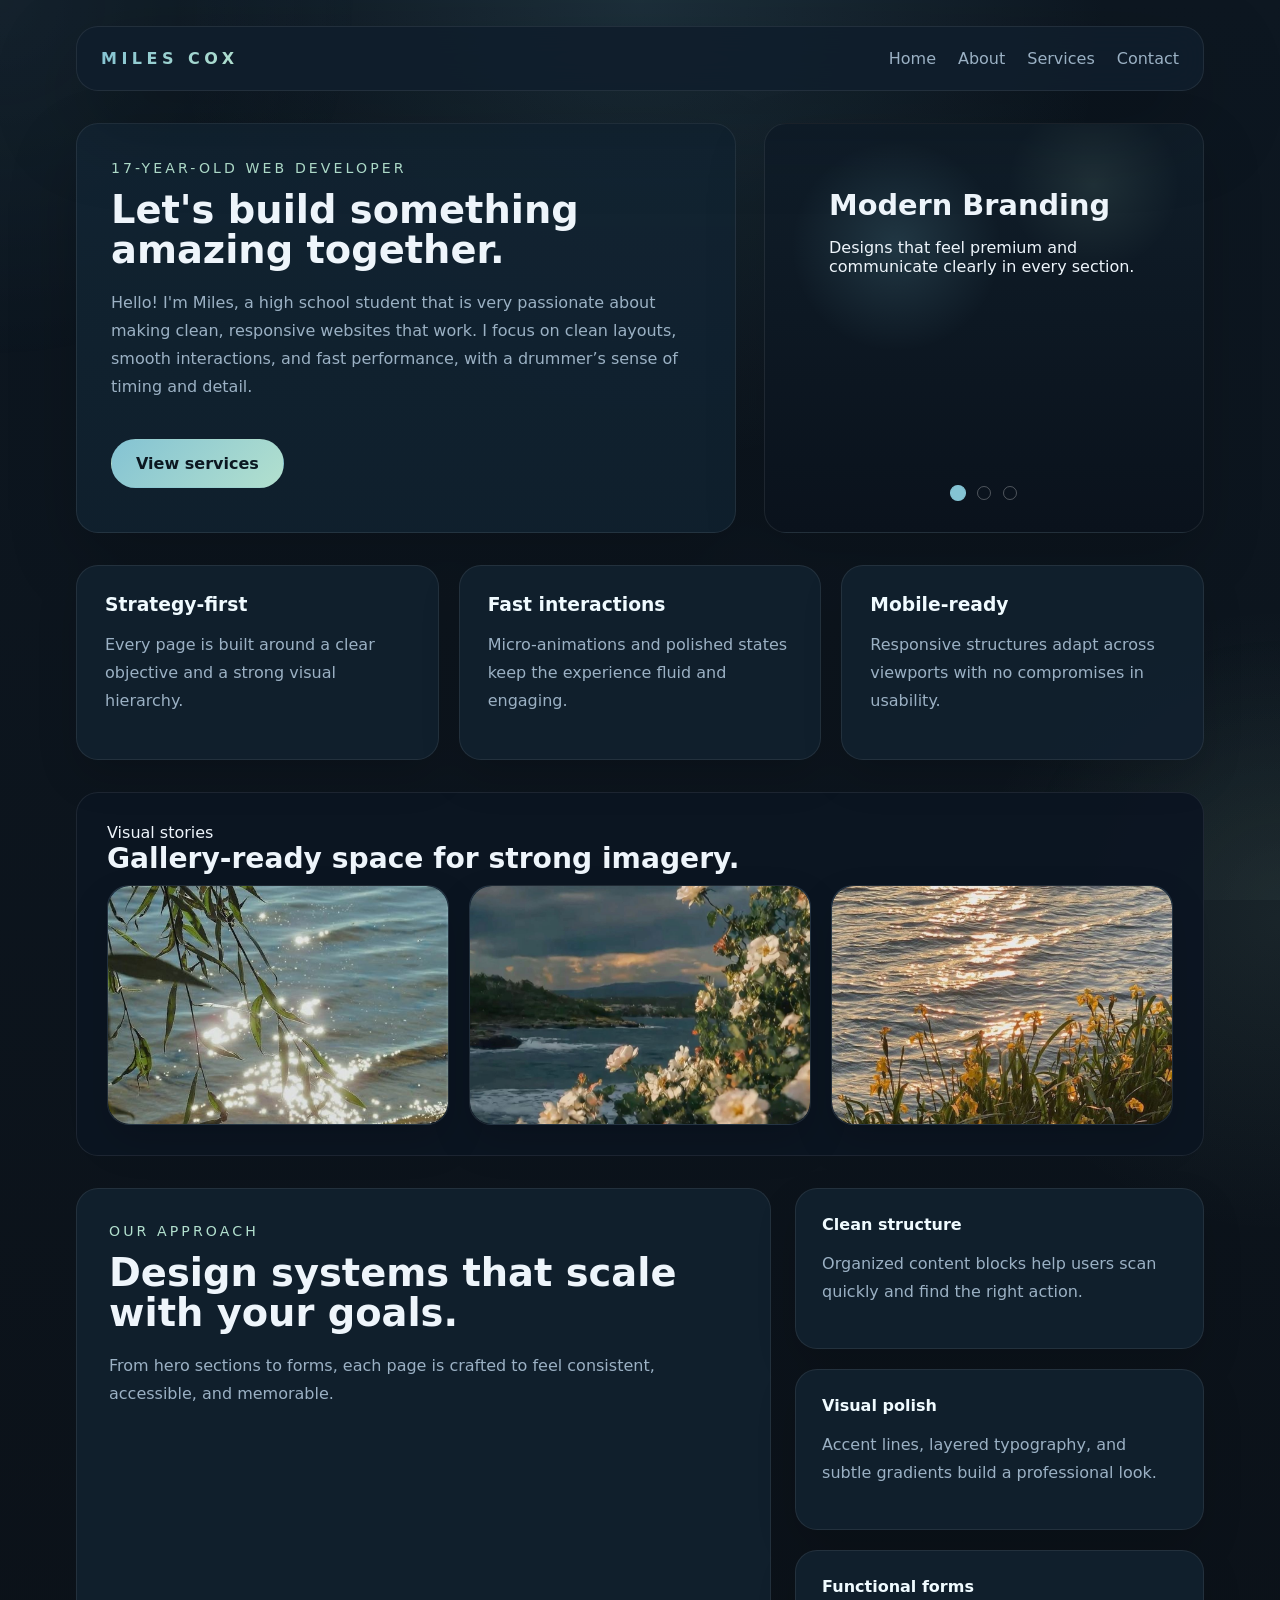
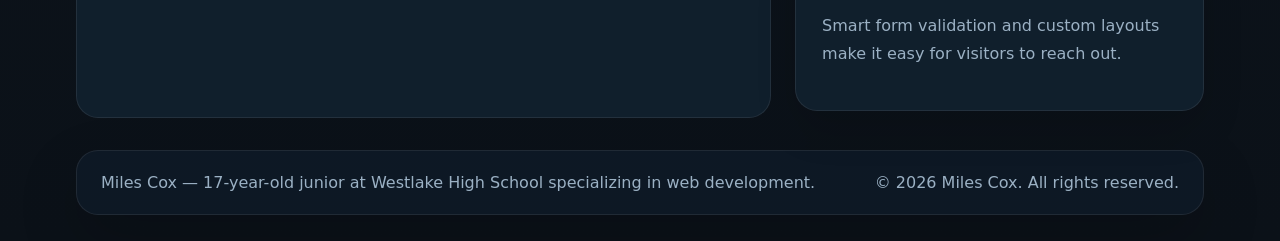
==== commit c5c3941e: "made it better" ====
--- a/index.html
+++ b/index.html
@@ -75,19 +75,13 @@
         </div>
         <div class="gallery-grid">
           <article class="gallery-card">
-            <strong>Photo spotlight</strong>
-            <span>Use this card for your hero visuals or a featured project image.</span>
-            <p>This placeholder area is ready for pictures that make the site feel more alive.</p>
+            <img src="images/hero1.jpeg" alt="">
           </article>
           <article class="gallery-card">
-            <strong>Project samples</strong>
-            <span>Add portfolio shots, mood visuals, or illustration previews here.</span>
-            <p>Three cards give a polished layout for images once your assets are available.</p>
+            <img src="images/hero2.jpeg" alt="">
           </article>
           <article class="gallery-card">
-            <strong>Design highlights</strong>
-            <span>Swap these panels for real content to break up the page and add personality.</span>
-            <p>Each card supports a bold section without making the page feel monotone.</p>
+            <img src="images/hero3.jpeg" alt="">
           </article>
         </div>
       </section>
--- a/styles.css
+++ b/styles.css
@@ -1,15 +1,16 @@
 :root {
   color-scheme: dark;
-  --bg: #0b1320;
-  --surface: rgba(15, 23, 38, 0.88);
-  --surface-strong: rgba(12, 18, 30, 0.96);
-  --text: #eef5ff;
-  --muted: #b7c7d8;
-  --accent: #58c9f7;
-  --accent-strong: #7de3c4;
-  --border: rgba(255, 255, 255, 0.08);
-  --radius: 20px;
-  --shadow: 0 28px 80px rgba(0, 0, 0, 0.22);
+  --bg: #0f1c28;
+  --surface: rgba(18, 32, 42, 0.92);
+  --surface-soft: rgba(26, 45, 58, 0.95);
+  --surface-glow: rgba(137, 189, 204, 0.16);
+  --text: #eef5fb;
+  --muted: #9bb1c4;
+  --accent: #84c3d3;
+  --accent-strong: #b2e0ce;
+  --border: rgba(255, 255, 255, 0.09);
+  --radius: 22px;
+  --shadow: 0 32px 90px rgba(0, 0, 0, 0.22);
   font-family: Inter, system-ui, -apple-system, BlinkMacSystemFont, sans-serif;
 }
 
@@ -24,9 +25,9 @@
 body {
   margin: 0;
   min-height: 100vh;
-  background: radial-gradient(circle at top, rgba(88, 201, 243, 0.14), transparent 22%),
-    radial-gradient(circle at bottom right, rgba(125, 227, 196, 0.12), transparent 15%),
-    linear-gradient(180deg, #111827 0%, #0b1320 100%);
+  background: radial-gradient(circle at top, rgba(122, 196, 216, 0.14), transparent 24%),
+    radial-gradient(circle at right, rgba(178, 228, 197, 0.08), transparent 20%),
+    linear-gradient(180deg, #0d1721 0%, #0b1118 100%);
   color: var(--text);
 }
 
@@ -34,48 +35,50 @@
   content: "";
   position: fixed;
   inset: 0;
-  background: radial-gradient(circle at top left, rgba(110, 184, 212, 0.2), transparent 22%),
-    radial-gradient(circle at bottom right, rgba(125, 227, 196, 0.14), transparent 18%);
+  background: radial-gradient(circle at top left, rgba(132, 206, 225, 0.16), transparent 24%),
+    radial-gradient(circle at bottom right, rgba(178, 228, 197, 0.12), transparent 18%);
   pointer-events: none;
-  opacity: 0.42;
+  opacity: 0.4;
 }
 
 body::after {
   content: "";
   position: fixed;
   inset: 0;
-  background-image: linear-gradient(90deg, rgba(255,255,255,0.02) 1px, transparent 1px),
-    linear-gradient(rgba(255,255,255,0.02) 1px, transparent 1px);
-  background-size: 120px 120px;
+  background-image: linear-gradient(90deg, rgba(255, 255, 255, 0.02) 1px, transparent 1px),
+    linear-gradient(rgba(255, 255, 255, 0.02) 1px, transparent 1px);
+  background-size: 100px 100px;
   pointer-events: none;
-  opacity: 0.12;
+  opacity: 0.08;
 }
 
 .page-shell {
   position: relative;
-  max-width: 1240px;
+  max-width: 1180px;
   margin: 0 auto;
-  padding: 24px;
+  padding: 26px;
 }
 
 .site-header {
+  position: relative;
+  z-index: 2;
   display: flex;
   align-items: center;
   justify-content: space-between;
-  gap: 18px;
+  gap: 20px;
   margin-bottom: 32px;
   padding: 22px 24px;
-  border: 1px solid rgba(94, 181, 216, 0.18);
-  border-radius: var(--radius);
-  background: rgba(10, 18, 30, 0.9);
-  backdrop-filter: blur(18px);
-  box-shadow: 0 24px 80px rgba(4, 8, 18, 0.24);
+  border-radius: var(--radius);
+  background: rgba(16, 30, 44, 0.92);
+  border: 1px solid rgba(255, 255, 255, 0.08);
+  box-shadow: var(--shadow);
+  backdrop-filter: blur(20px);
 }
 
 .brand {
   font-size: 1rem;
   font-weight: 800;
-  letter-spacing: 0.22em;
+  letter-spacing: 0.28em;
   text-transform: uppercase;
   background: linear-gradient(135deg, var(--accent), var(--accent-strong));
   background-clip: text;
@@ -85,40 +88,40 @@
 
 .nav-links {
   display: flex;
-  gap: 20px;
+  align-items: center;
+  gap: 22px;
   flex-wrap: wrap;
-  align-items: center;
-  transition: max-height 0.32s ease, opacity 0.28s ease;
 }
 
 .nav-links a {
   color: var(--muted);
   text-decoration: none;
   font-weight: 500;
-  transition: color 0.2s ease, transform 0.2s ease;
+  transition: transform 0.2s ease, color 0.2s ease;
 }
 
 .nav-links a:hover,
 .nav-links a:focus-visible {
-  color: var(--accent-strong);
+  color: var(--text);
   transform: translateY(-1px);
 }
 
 .menu-toggle {
   display: none;
-  border: 1px solid var(--border);
+  border: 1px solid rgba(255, 255, 255, 0.12);
   border-radius: 999px;
-  padding: 10px 16px;
+  padding: 11px 18px;
+  min-width: 96px;
   color: var(--text);
-  background: rgba(10, 18, 30, 0.88);
+  background: rgba(17, 32, 48, 0.92);
   cursor: pointer;
-  transition: transform 0.2s ease, background 0.2s ease;
+  transition: background 0.2s ease, transform 0.2s ease;
 }
 
 .menu-toggle:hover,
 .menu-toggle:focus-visible {
   transform: translateY(-1px);
-  background: rgba(15, 24, 40, 0.96);
+  background: rgba(20, 40, 60, 0.96);
 }
 
 main {
@@ -128,67 +131,55 @@
 
 .hero-section {
   display: grid;
-  grid-template-columns: minmax(0, 1.4fr) minmax(330px, 1fr);
+  grid-template-columns: minmax(0, 1.5fr) minmax(300px, 1fr);
   gap: 28px;
   align-items: stretch;
 }
 
 .hero-copy,
-.hero-panel,
 .page-intro,
-.overview-section,
-.timeline-section,
-.skill-grid,
-.feature-grid,
+.overview-copy,
+.bio-copy,
+.contact-panel-card,
 .form-section,
-.service-list,
-.service-highlights {
+.service-item,
+.skill-card,
+.highlight-card,
+.mini-card,
+.feature-card,
+.gallery-card,
+.bio-card,
+.placeholder-card,
+.service-showcase .placeholder-card {
   position: relative;
 }
-
+.overview-copy{
+  height:530px;
+}
 .hero-copy {
   padding: 34px;
   border-radius: var(--radius);
-  background: linear-gradient(180deg, rgba(19, 31, 48, 0.96), rgba(15, 25, 40, 0.95));
-  border: 1px solid rgba(94, 181, 216, 0.16);
-  box-shadow: 0 24px 60px rgba(2, 8, 22, 0.25);
-}
-
-.hero-panel {
-  position: relative;
-  border-radius: var(--radius);
-  overflow: hidden;
-  background: radial-gradient(circle at 20% 30%, rgba(94, 181, 216, 0.14), transparent 24%),
-    radial-gradient(circle at 80% 20%, rgba(125, 227, 196, 0.1), transparent 18%),
-    linear-gradient(180deg, rgba(18, 30, 48, 0.96), rgba(11, 18, 30, 1));
+  background: linear-gradient(180deg, rgba(18, 36, 50, 0.94), rgba(16, 32, 46, 0.95));
   border: 1px solid rgba(255, 255, 255, 0.08);
-  min-height: 360px;
-  display: grid;
-  align-items: center;
-}
-
-.hero-panel::before {
-  content: "";
-  position: absolute;
-  inset: 0;
-  background: radial-gradient(circle at 50% 60%, rgba(255, 255, 255, 0.05), transparent 26%);
-  pointer-events: none;
+  box-shadow: 0 28px 70px rgba(0, 0, 0, 0.2);
 }
 
 .hero-copy .eyebrow,
 .page-intro .eyebrow,
-.overview-copy .eyebrow {
+.overview-copy .eyebrow,
+.bio-copy .eyebrow {
   display: inline-flex;
   margin-bottom: 14px;
   font-size: 0.88rem;
-  letter-spacing: 0.2em;
+  letter-spacing: 0.22em;
   text-transform: uppercase;
   color: var(--accent-strong);
 }
 
 .hero-copy h1,
 .page-intro h1,
-.overview-copy h2 {
+.overview-copy h2,
+.bio-copy h2 {
   margin: 0 0 18px;
   font-size: clamp(2rem, 3vw, 3.4rem);
   line-height: 1.05;
@@ -197,11 +188,14 @@
 .hero-copy p,
 .page-intro p,
 .overview-copy p,
+.bio-copy p,
 .service-item p,
 .skill-card p,
 .timeline-step p,
 .mini-card p,
-.feature-card p {
+.feature-card p,
+.placeholder-card p,
+.contact-panel-card p {
   max-width: 56ch;
   color: var(--muted);
   line-height: 1.75;
@@ -213,10 +207,10 @@
   gap: 10px;
   padding: 14px 24px;
   margin-top: 22px;
+  border-radius: 999px;
   border: 1px solid transparent;
-  border-radius: 999px;
   background: linear-gradient(135deg, var(--accent), var(--accent-strong));
-  color: #0c1721;
+  color: #0c1821;
   font-weight: 700;
   text-decoration: none;
   cursor: pointer;
@@ -226,18 +220,36 @@
 .primary-button:hover,
 .primary-button:focus-visible {
   transform: translateY(-2px);
-  background: var(--accent-strong);
-  box-shadow: 0 20px 40px rgba(59, 146, 173, 0.24);
+  background: #b7e3d2;
+  box-shadow: 0 20px 44px rgba(31, 110, 125, 0.22);
+}
+
+.hero-panel {
+  position: relative;
+  border-radius: var(--radius);
+  overflow: hidden;
+  min-height: 360px;
+  background: linear-gradient(180deg, rgba(16, 30, 42, 0.98), rgba(10, 18, 28, 1));
+  border: 1px solid rgba(255, 255, 255, 0.08);
+  box-shadow: 0 24px 60px rgba(0, 0, 0, 0.18);
+}
+
+.hero-panel::before {
+  content: "";
+  position: absolute;
+  inset: 0;
+  background: radial-gradient(circle at 30% 30%, rgba(132, 206, 225, 0.16), transparent 25%),
+    radial-gradient(circle at 75% 15%, rgba(178, 228, 197, 0.1), transparent 18%);
+  pointer-events: none;
 }
 
 .slider {
-  border-radius: var(--radius);
-  overflow: hidden;
-  background: linear-gradient(180deg, rgba(18, 30, 48, 0.95), rgba(11, 18, 30, 0.98));
-  border: 1px solid rgba(255, 255, 255, 0.06);
-  min-height: 320px;
+  position: relative;
+  z-index: 1;
+  min-height: 360px;
   display: grid;
   align-items: center;
+  padding: 32px;
 }
 
 .slider-track {
@@ -252,7 +264,7 @@
   padding: 32px;
   opacity: 0;
   transform: translateY(20px);
-  transition: opacity 0.6s ease, transform 0.6s ease;
+  transition: opacity 0.5s ease, transform 0.5s ease;
 }
 
 .slide.active {
@@ -262,14 +274,14 @@
 
 .slide h2 {
   margin: 0 0 14px;
-  font-size: clamp(1.65rem, 2vw, 2.2rem);
+  font-size: clamp(1.8rem, 2vw, 2.3rem);
 }
 
 .slider-controls {
   display: flex;
   justify-content: center;
-  gap: 10px;
-  padding: 20px 0;
+  gap: 12px;
+  margin-top: 10px;
 }
 
 .slider-dot {
@@ -285,23 +297,79 @@
 .slider-dot.active,
 .slider-dot:hover {
   transform: scale(1.15);
-  background: var(--accent-strong);
-  border-color: var(--accent-strong);
-}
-
-.feature-grid {
-  display: grid;
+  background: var(--accent);
+  border-color: var(--accent);
+}
+
+.feature-grid,
+.gallery-grid,
+.skill-grid,
+.service-list,
+.service-highlights,
+.overview-cards,
+.timeline-section,
+.service-showcase {
+  display: grid;
+  gap: 20px;
+}
+
+.feature-grid,
+.skill-grid,
+.service-list,
+.service-highlights,
+.gallery-grid,
+.service-showcase {
   grid-template-columns: repeat(3, minmax(0, 1fr));
-  gap: 20px;
+}
+
+.feature-card,
+.gallery-card,
+.mini-card,
+.skill-card,
+.service-item,
+.highlight-card,
+.bio-card,
+.placeholder-card,
+.contact-panel-card {
+  border-radius: var(--radius);
+  background: rgba(17, 32, 46, 0.94);
+  border: 1px solid rgba(255, 255, 255, 0.08);
+  padding: 28px;
+  box-shadow: 0 18px 40px rgba(0, 0, 0, 0.14);
+  transition: transform 0.28s ease, box-shadow 0.28s ease, border-color 0.28s ease;
+}
+
+.feature-card:hover,
+.feature-card:focus-visible,
+.mini-card:hover,
+.skill-card:hover,
+.service-item:hover,
+.highlight-card:hover,
+.bio-card:hover,
+.placeholder-card:hover,
+.contact-panel-card:hover {
+  transform: translateY(-4px);
+  border-color: rgba(132, 206, 225, 0.24);
+  box-shadow: 0 26px 62px rgba(0, 0, 0, 0.18);
+}
+
+.feature-card h3,
+.skill-card h3,
+.service-item h2,
+.highlight-card h3,
+.mini-card h4,
+.bio-card h3,
+.placeholder-card h3,
+.contact-panel-card h2 {
+  margin: 0 0 14px;
+  color: #f0fbff;
 }
 
 .gallery-section {
-  display: grid;
-  gap: 24px;
   padding: 30px;
   border-radius: var(--radius);
   border: 1px solid rgba(255, 255, 255, 0.08);
-  background: rgba(12, 18, 28, 0.92);
+  background: rgba(12, 22, 34, 0.95);
 }
 
 .gallery-section h2 {
@@ -309,313 +377,179 @@
   font-size: clamp(1.75rem, 2.2vw, 2.4rem);
 }
 
-.gallery-grid {
-  display: grid;
-  grid-template-columns: repeat(3, minmax(0, 1fr));
-  gap: 18px;
-}
-
 .gallery-card {
   position: relative;
-  min-height: 260px;
-  border-radius: var(--radius);
-  padding: 28px;
-  background: linear-gradient(180deg, rgba(16, 26, 42, 0.96), rgba(10, 16, 28, 0.98));
-  border: 1px solid rgba(94, 181, 216, 0.16);
+  height: 240px;
+  border-radius: var(--radius);
+  padding: 22px;
   overflow: hidden;
   display: grid;
   align-items: end;
   gap: 12px;
+  background: linear-gradient(180deg, rgba(18, 36, 52, 0.96), rgba(13, 24, 36, 0.98));
 }
 
 .gallery-card::before {
   content: "";
   position: absolute;
   inset: 0;
-  background: radial-gradient(circle at 30% 30%, rgba(94, 181, 216, 0.16), transparent 24%),
-    radial-gradient(circle at 70% 20%, rgba(125, 227, 196, 0.12), transparent 18%);
+  background: radial-gradient(circle at 25% 30%, rgba(132, 206, 225, 0.13), transparent 24%),
+    radial-gradient(circle at 75% 15%, rgba(178, 228, 197, 0.1), transparent 18%);
   pointer-events: none;
 }
 
-.gallery-card span {
+img {
+  max-width: 100%;
+  height: auto;
+  display: block;
+}
+
+.gallery-card img {
+  position: absolute;
+  inset: 0;
+  width: 100%;
+  height: 100%;
+  object-fit: cover;
+  border-radius: var(--radius);
+}
+
+.gallery-card > * {
   position: relative;
   z-index: 1;
 }
 
-.gallery-card p {
-  color: var(--muted);
-  position: relative;
-  z-index: 1;
-}
-
-.gallery-card:hover {
-  transform: translateY(-4px);
-  box-shadow: 0 28px 60px rgba(0, 0, 0, 0.28);
-}
-
-.gallery-card strong {
-  display: inline-flex;
-  gap: 8px;
+.contact-panel-card {
+  height: 260px;
+  padding: 0;
+  overflow: hidden;
+}
+
+.contact-panel-card img {
+  width: 100%;
+  height: 100%;
+  object-fit: cover;
+  display: block;
+}
+
+.overview-section {
+  display: grid;
+  gap: 24px;
+  grid-template-columns: minmax(0, 1.7fr) minmax(280px, 1fr);
+  align-items: start;
+}
+
+.overview-copy,
+.page-intro,
+.form-section,
+.contact-panel,
+.bio-copy {
+  padding: 32px;
+  border-radius: var(--radius);
+  background: rgba(17, 32, 46, 0.94);
+  border: 1px solid rgba(255, 255, 255, 0.08);
+}
+
+.overview-cards,
+.timeline-section,
+.skill-grid,
+.service-list,
+.service-highlights,
+.feature-grid,
+.gallery-grid,
+.service-showcase {
+  gap: 20px;
+}
+
+.mini-card,
+.service-item,
+.skill-card,
+.highlight-card {
+  padding: 26px;
+}
+
+.timeline-section {
+  display: grid;
+  gap: 18px;
+}
+
+.timeline-step {
+  display: grid;
+  grid-template-columns: 72px minmax(0, 1fr);
+  gap: 18px;
   align-items: center;
+}
+
+.step-number {
+  width: 72px;
+  height: 72px;
+  display: grid;
+  place-items: center;
+  border-radius: 18px;
+  font-weight: 700;
   color: var(--accent-strong);
-  font-size: 0.92rem;
-}
-
-.bio-grid,
-.service-showcase,
-.contact-panel {
+  background: rgba(132, 206, 225, 0.12);
+  border: 1px solid rgba(132, 206, 225, 0.16);
+}
+
+.bio-grid {
   display: grid;
   gap: 20px;
-  padding: 28px;
-  border-radius: var(--radius);
-  background: rgba(14, 22, 36, 0.94);
-  border: 1px solid rgba(94, 181, 216, 0.12);
-}
-
-.bio-grid {
   grid-template-columns: minmax(0, 1.4fr) 280px;
 }
 
-.bio-copy {
-  display: grid;
-  gap: 14px;
-}
-
-.bio-card,
-.placeholder-card,
-.contact-panel-card {
-  position: relative;
-  border-radius: var(--radius);
-  overflow: hidden;
-  background: linear-gradient(180deg, rgba(32, 55, 83, 0.96), rgba(14, 22, 36, 0.98));
-  border: 1px solid rgba(94, 181, 216, 0.16);
+.bio-card {
+  min-height: 280px;
+}
+
+.placeholder-image {
+  width: 100%;
+  height: 100%;
+  display: grid;
+  place-items: center;
+  border-radius: 20px;
+  background: linear-gradient(135deg, rgba(132, 206, 225, 0.16), rgba(178, 228, 197, 0.08));
+  color: rgba(255, 255, 255, 0.62);
+  font-size: 0.96rem;
+  letter-spacing: 0.14em;
+  text-transform: uppercase;
+}
+
+.service-showcase {
+  grid-template-columns: repeat(3, minmax(0, 1fr));
+}
+
+.service-showcase .placeholder-card {
   min-height: 260px;
-  padding: 24px;
-  box-shadow: inset 0 0 0 1px rgba(255, 255, 255, 0.03);
-}
-
-.bio-card::before,
+  background: linear-gradient(180deg, rgba(22, 40, 58, 0.96), rgba(13, 24, 36, 0.98));
+}
+
 .placeholder-card::before,
-.contact-panel-card::before {
+.contact-panel-card::before,
+.bio-card::before {
   content: "";
   position: absolute;
   inset: 0;
-  background: radial-gradient(circle at 20% 20%, rgba(94, 181, 216, 0.16), transparent 24%),
-    radial-gradient(circle at 80% 25%, rgba(125, 227, 196, 0.12), transparent 18%);
+  background: radial-gradient(circle at 20% 25%, rgba(132, 206, 225, 0.12), transparent 24%),
+    radial-gradient(circle at 80% 20%, rgba(178, 228, 197, 0.08), transparent 18%);
   pointer-events: none;
 }
 
-.bio-card .placeholder-image,
-.placeholder-card .placeholder-image,
-.contact-panel-card .placeholder-image {
-  position: relative;
-  z-index: 1;
-  width: 100%;
-  height: 100%;
-  background: linear-gradient(135deg, rgba(58, 201, 247, 0.16), rgba(125, 227, 196, 0.08));
-  border-radius: 20px;
-  display: grid;
-  place-items: center;
-  color: rgba(255, 255, 255, 0.55);
-  font-size: 0.95rem;
-  text-transform: uppercase;
-  letter-spacing: 0.16em;
-  text-align: center;
-}
-
-.bio-card h3,
-.placeholder-card h3,
-.contact-panel-card h3 {
-  margin: 0 0 14px;
-  color: var(--accent-strong);
-}
-
-.placeholder-card {
-  display: grid;
-  grid-template-rows: 1fr auto;
-}
-
-.placeholder-card p,
-.contact-panel-card p {
-  color: var(--muted);
-  position: relative;
-  z-index: 1;
-}
-
-.bio-copy h2,
-.contact-panel h2,
-.service-showcase h2 {
-  margin: 0;
-  font-size: clamp(1.9rem, 2.3vw, 2.6rem);
-}
-
-.service-showcase {
-  grid-template-columns: repeat(3, minmax(0, 1fr));
-}
-
-.service-showcase .placeholder-card {
-  background: linear-gradient(180deg, rgba(23, 41, 65, 0.96), rgba(12, 20, 34, 0.98));
-}
-
-.service-showcase .placeholder-card::after,
-.contact-panel-card::after {
-  content: "";
-  position: absolute;
-  width: 140px;
-  height: 140px;
-  border-radius: 50%;
-  background: rgba(94, 181, 216, 0.08);
-  top: -36px;
-  right: -36px;
-}
-
-.service-showcase .placeholder-card:hover,
-.contact-panel-card:hover {
-  transform: translateY(-4px);
-  box-shadow: 0 28px 60px rgba(0, 0, 0, 0.24);
-}
-
-.service-showcase .placeholder-card h3,
-.contact-panel-card h3 {
-  position: relative;
-  z-index: 1;
-}
-
-.service-showcase .placeholder-card span,
-.contact-panel-card span {
-  color: var(--muted);
-}
-
-.feature-card {
-  position: relative;
-  padding: 28px;
-  border-radius: var(--radius);
-  background: rgba(20, 32, 50, 0.92);
-  border: 1px solid rgba(255, 255, 255, 0.06);
-  transition: transform 0.3s ease, border-color 0.3s ease, box-shadow 0.3s ease;
-}
-
-.feature-card:hover,
-.feature-card:focus-visible,
-.feature-card.active-card {
-  transform: translateY(-5px);
-  border-color: rgba(110, 184, 212, 0.25);
-  box-shadow: 0 24px 60px rgba(12, 25, 43, 0.22);
-}
-
-.feature-card.active-card {
-  background: rgba(20, 34, 54, 0.96);
-}
-
-.overview-section {
-  display: grid;
-  gap: 24px;
-  grid-template-columns: minmax(0, 1.8fr) minmax(280px, 1fr);
-  align-items: start;
-}
-
-.overview-copy {
-  padding: 32px;
-  border-radius: var(--radius);
-  border: 1px solid rgba(255, 255, 255, 0.06);
-  background: rgba(17, 27, 44, 0.92);
-}
-
-.overview-cards {
-  display: grid;
-  gap: 20px;
-}
-
-.mini-card,
-.skill-card,
-.service-item,
-.highlight-card,
-.timeline-step {
-  border-radius: 20px;
-  padding: 26px;
-  background: rgba(18, 30, 50, 0.9);
-  border: 1px solid rgba(255, 255, 255, 0.05);
-}
-
-.mini-card::after,
-.highlight-card::after {
-  content: "";
-  display: block;
-  width: 58px;
-  height: 4px;
-  margin-top: 18px;
-  border-radius: 999px;
-  background: linear-gradient(90deg, rgba(110, 184, 212, 0.85), rgba(116, 200, 184, 0.45));
-}
-
-
-
-
-
-.page-intro {
-  padding: 28px 30px;
-  border-radius: var(--radius);
-  border: 1px solid rgba(255, 255, 255, 0.06);
-  background: rgba(15, 24, 40, 0.94);
-}
-
-.timeline-section {
+.contact-panel {
+  border-radius: var(--radius);
+}
+
+.contact-panel-card {
+  min-height: 220px;
+}
+
+.contact-form {
   display: grid;
   gap: 18px;
 }
 
-.timeline-step {
-  display: grid;
-  grid-template-columns: 68px minmax(0, 1fr);
-  gap: 18px;
-}
-
-.step-number {
-  width: 68px;
-  height: 68px;
-  display: grid;
-  place-items: center;
-  border-radius: 18px;
-  font-weight: 700;
-  background: rgba(110, 184, 212, 0.14);
-  border: 1px solid rgba(110, 184, 212, 0.2);
-  color: var(--accent-strong);
-}
-
-.skill-grid,
-.service-list,
-.service-highlights {
-  display: grid;
-  gap: 20px;
-}
-
-.service-item,
-.skill-card,
-.highlight-card {
-  position: relative;
-}
-
-.service-item:hover,
-.skill-card:hover,
-.highlight-card:hover {
-  transform: translateY(-4px);
-}
-
-.form-section {
-  padding: 28px;
-  border-radius: var(--radius);
-  border: 1px solid var(--border);
-  background: rgba(9, 17, 31, 0.92);
-}
-
-.contact-form {
-  display: grid;
-  gap: 18px;
-}
-
 .form-row {
   display: grid;
-  gap: 8px;
+  gap: 10px;
 }
 
 .form-row label {
@@ -629,8 +563,8 @@
   width: 100%;
   padding: 14px 16px;
   border-radius: 16px;
-  border: 1px solid rgba(255, 255, 255, 0.12);
-  background: rgba(8, 16, 29, 0.96);
+  border: 1px solid rgba(255, 255, 255, 0.14);
+  background: rgba(11, 22, 34, 0.96);
   color: var(--text);
   transition: border-color 0.2s ease, transform 0.2s ease;
 }
@@ -639,7 +573,7 @@
 .form-row select:focus,
 .form-row textarea:focus {
   outline: none;
-  border-color: rgba(109, 179, 255, 0.7);
+  border-color: rgba(132, 206, 225, 0.7);
   transform: translateY(-1px);
 }
 
@@ -674,14 +608,15 @@
 
 .site-footer {
   margin-top: 32px;
-  padding: 20px 22px;
-  border-radius: var(--radius);
-  border: 1px solid var(--border);
-  background: rgba(9, 17, 31, 0.82);
+  padding: 22px 24px;
+  border-radius: var(--radius);
+  border: 1px solid rgba(255, 255, 255, 0.08);
+  background: rgba(15, 26, 38, 0.92);
   display: flex;
   justify-content: space-between;
   flex-wrap: wrap;
-  gap: 12px;
+  gap: 10px;
+  box-shadow: 0 24px 60px rgba(0, 0, 0, 0.18);
 }
 
 .site-footer p {
@@ -689,69 +624,7 @@
   color: var(--muted);
 }
 
-@media (max-width: 920px) {
-  .hero-section,
-  .overview-section {
-    grid-template-columns: 1fr;
-  }
-
-  .feature-grid,
-  .skill-grid,
-  .service-list,
-  .service-highlights {
-    grid-template-columns: 1fr;
-  }
-}
-
-@media (max-width: 960px) {
-  .site-header {
-    position: relative;
-    flex-wrap: wrap;
-    justify-content: space-between;
-    padding-bottom: 16px;
-  }
-
-  .nav-links {
-    position: absolute;
-    top: calc(100% + 10px);
-    left: 0;
-    right: 0;
-    width: calc(100% - 32px);
-    margin: 0 auto;
-    flex-direction: column;
-    gap: 0;
-    max-height: 0;
-    opacity: 0;
-    overflow: hidden;
-    border-radius: var(--radius);
-    background: rgba(11, 17, 27, 0.98);
-    border: 1px solid rgba(255, 255, 255, 0.08);
-    box-shadow: 0 24px 50px rgba(0, 0, 0, 0.28);
-    pointer-events: none;
-  }
-
-  .nav-links.open {
-    max-height: 260px;
-    opacity: 1;
-    pointer-events: auto;
-  }
-
-  .nav-links a {
-    width: 100%;
-    padding: 16px 20px;
-    border-bottom: 1px solid rgba(255, 255, 255, 0.05);
-  }
-
-  .nav-links a:last-child {
-    border-bottom: none;
-  }
-
-  .menu-toggle {
-    display: inline-flex;
-  }
-}
-
-@media (max-width: 920px) {
+@media (max-width: 980px) {
   .hero-section,
   .overview-section,
   .bio-grid,
@@ -763,39 +636,88 @@
   .skill-grid,
   .service-list,
   .service-highlights,
+  .overview-cards,
   .gallery-grid {
     grid-template-columns: 1fr;
   }
 }
 
-@media (max-width: 760px) {
+@media (max-width: 860px) {
   .page-shell {
-    padding: 18px;
-  }
-
+    padding: 20px;
+  }
+
+  .site-header {
+    flex-wrap: wrap;
+  }
+
+  .nav-links {
+    position: absolute;
+    top: 100%;
+    left: 0;
+    right: 0;
+    width: 100%;
+    margin: 0;
+    flex-direction: column;
+    gap: 0;
+    z-index: 9999;
+    max-height: 0;
+    opacity: 0;
+    overflow: hidden;
+    border-radius: 0 0 var(--radius) var(--radius);
+    background: rgba(8, 14, 19, 0.96);
+    border: 1px solid rgba(255, 255, 255, 0.08);
+    box-shadow: 0 30px 60px rgba(0, 0, 0, 0.28);
+    backdrop-filter: blur(20px);
+    pointer-events: none;
+    transition: max-height 0.32s ease, opacity 0.24s ease;
+  }
+
+  .nav-links.open {
+    max-height: 380px;
+    opacity: 1;
+    pointer-events: auto;
+  }
+
+  .nav-links a {
+    width: 100%;
+    padding: 16px 24px;
+    border-top: 1px solid rgba(255, 255, 255, 0.05);
+  }
+
+  .nav-links a:first-child {
+    border-top: none;
+  }
+
+  .menu-toggle {
+    display: inline-flex;
+  }
+}
+
+@media (max-width: 640px) {
+  .page-shell {
+    padding: 16px;
+  }
+
+  .hero-copy h1,
   .page-intro h1,
-  .hero-copy h1,
-  .overview-copy h2 {
-    font-size: 2.4rem;
-  }
-}
-
-@media (max-width: 520px) {
-  .site-footer {
-    flex-direction: column;
-    align-items: flex-start;
-  }
-
+  .overview-copy h2,
+  .bio-copy h2 {
+    font-size: 2.3rem;
+  }
+
+  .hero-panel,
   .hero-copy,
-  .hero-panel,
   .page-intro,
   .overview-copy,
-  .timeline-step,
-  .feature-card,
-  .mini-card,
-  .service-item,
-  .highlight-card,
-  .form-section {
+  .form-section,
+  .contact-panel-card,
+  .bio-card,
+  .placeholder-card {
     padding: 22px;
   }
-}
+
+  .gallery-card {
+    height: 220px;
+  }
+}
